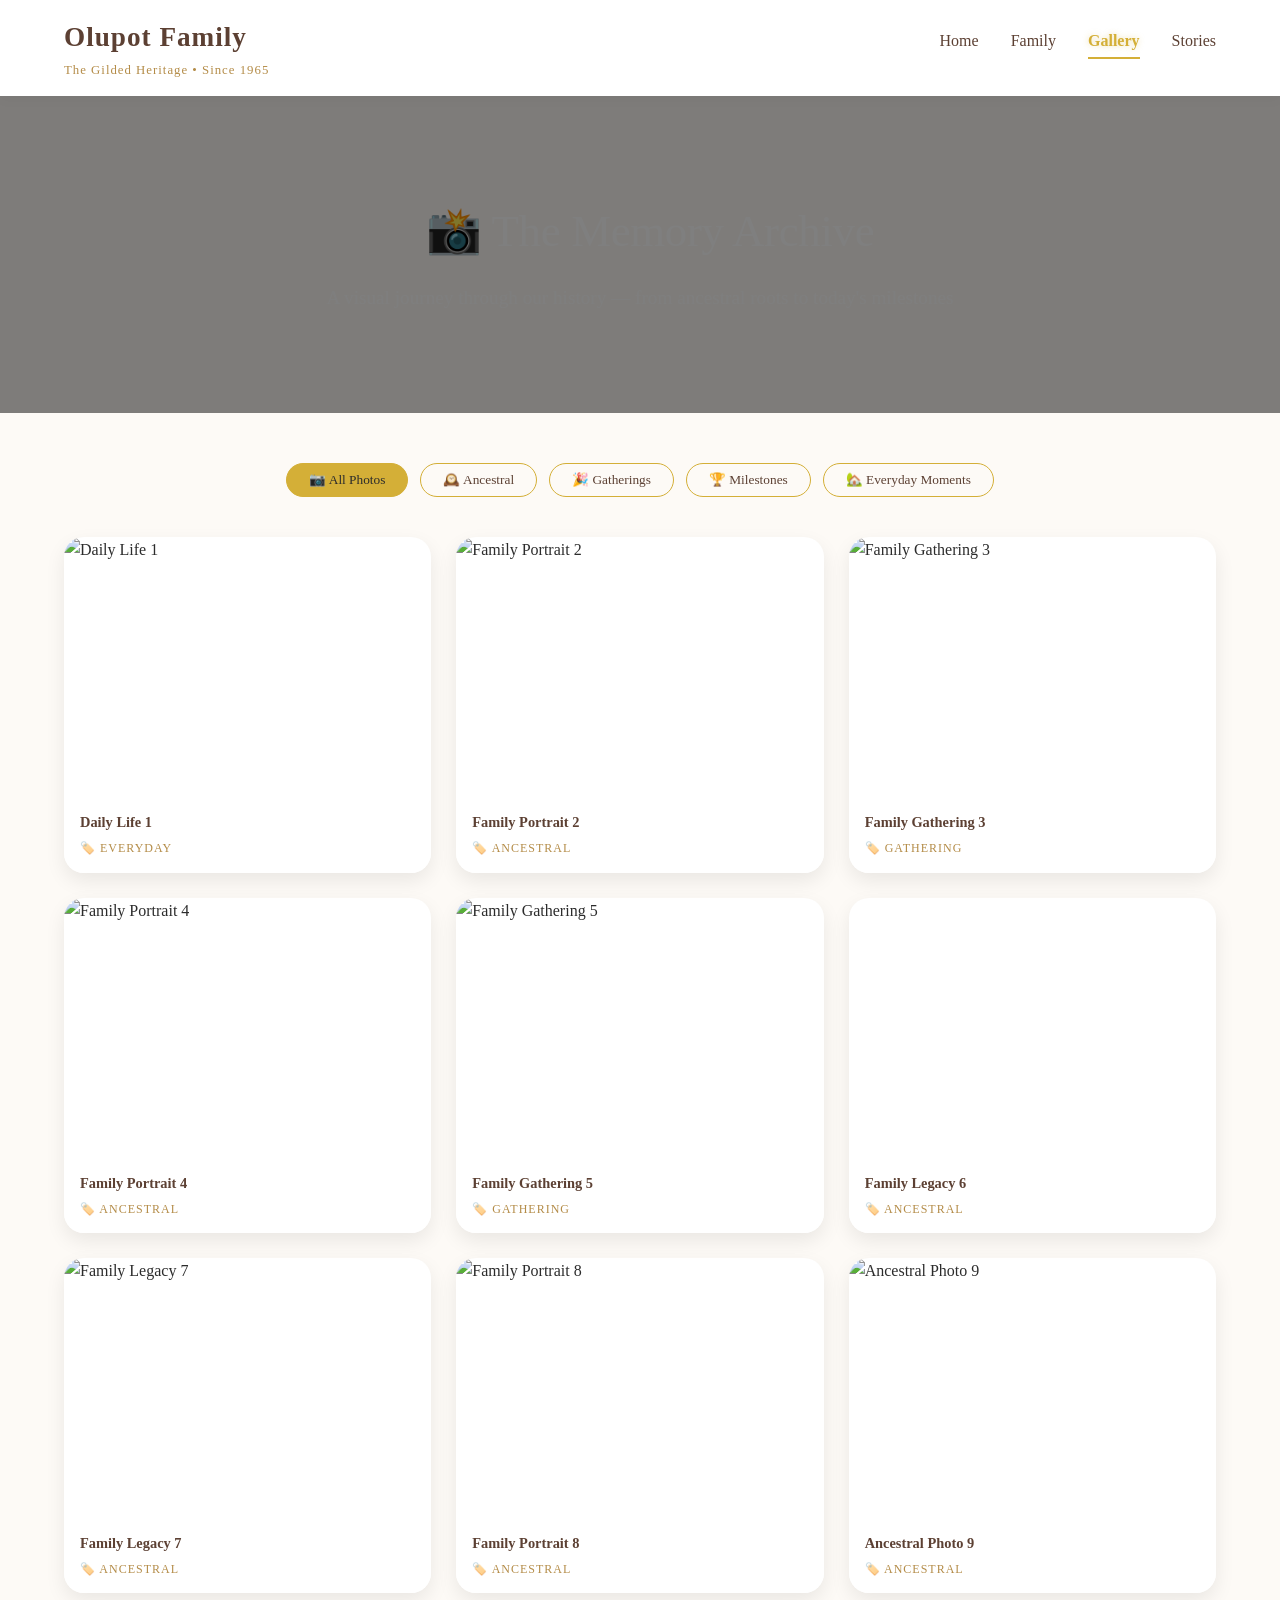
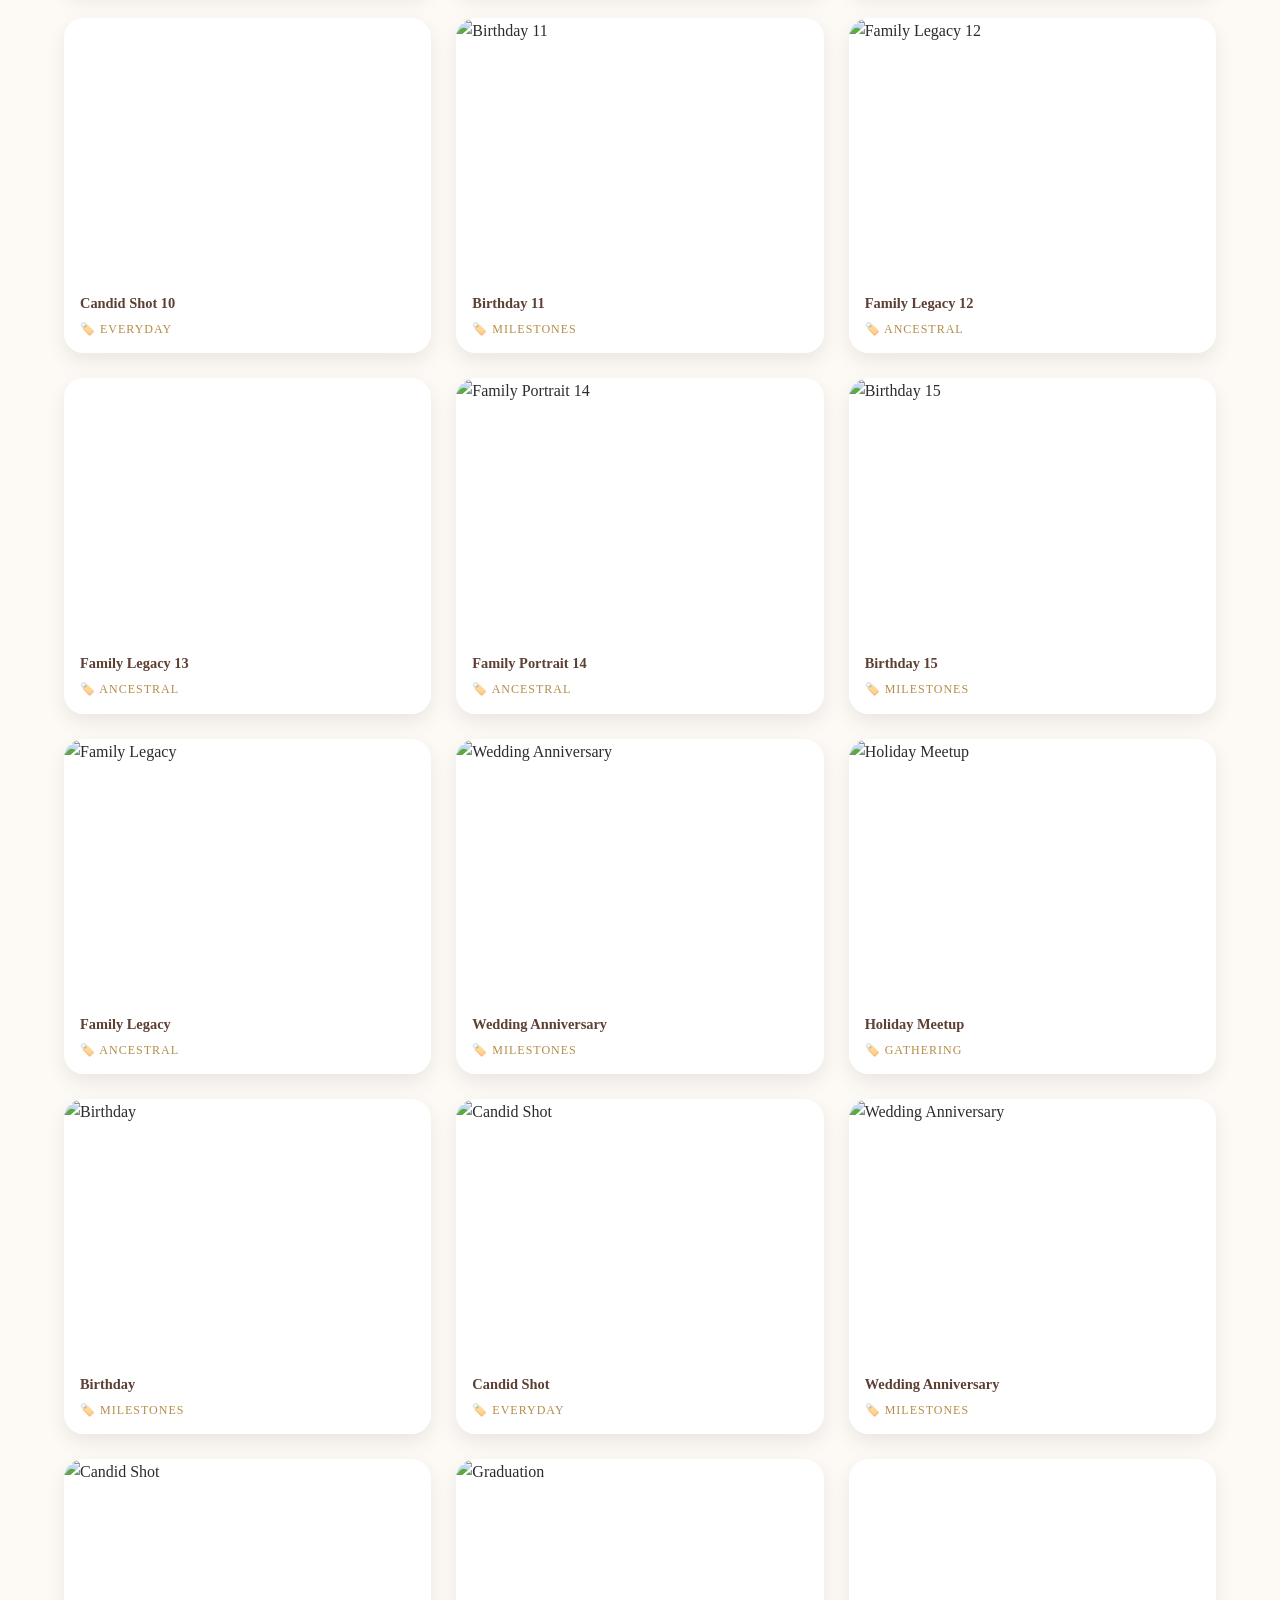
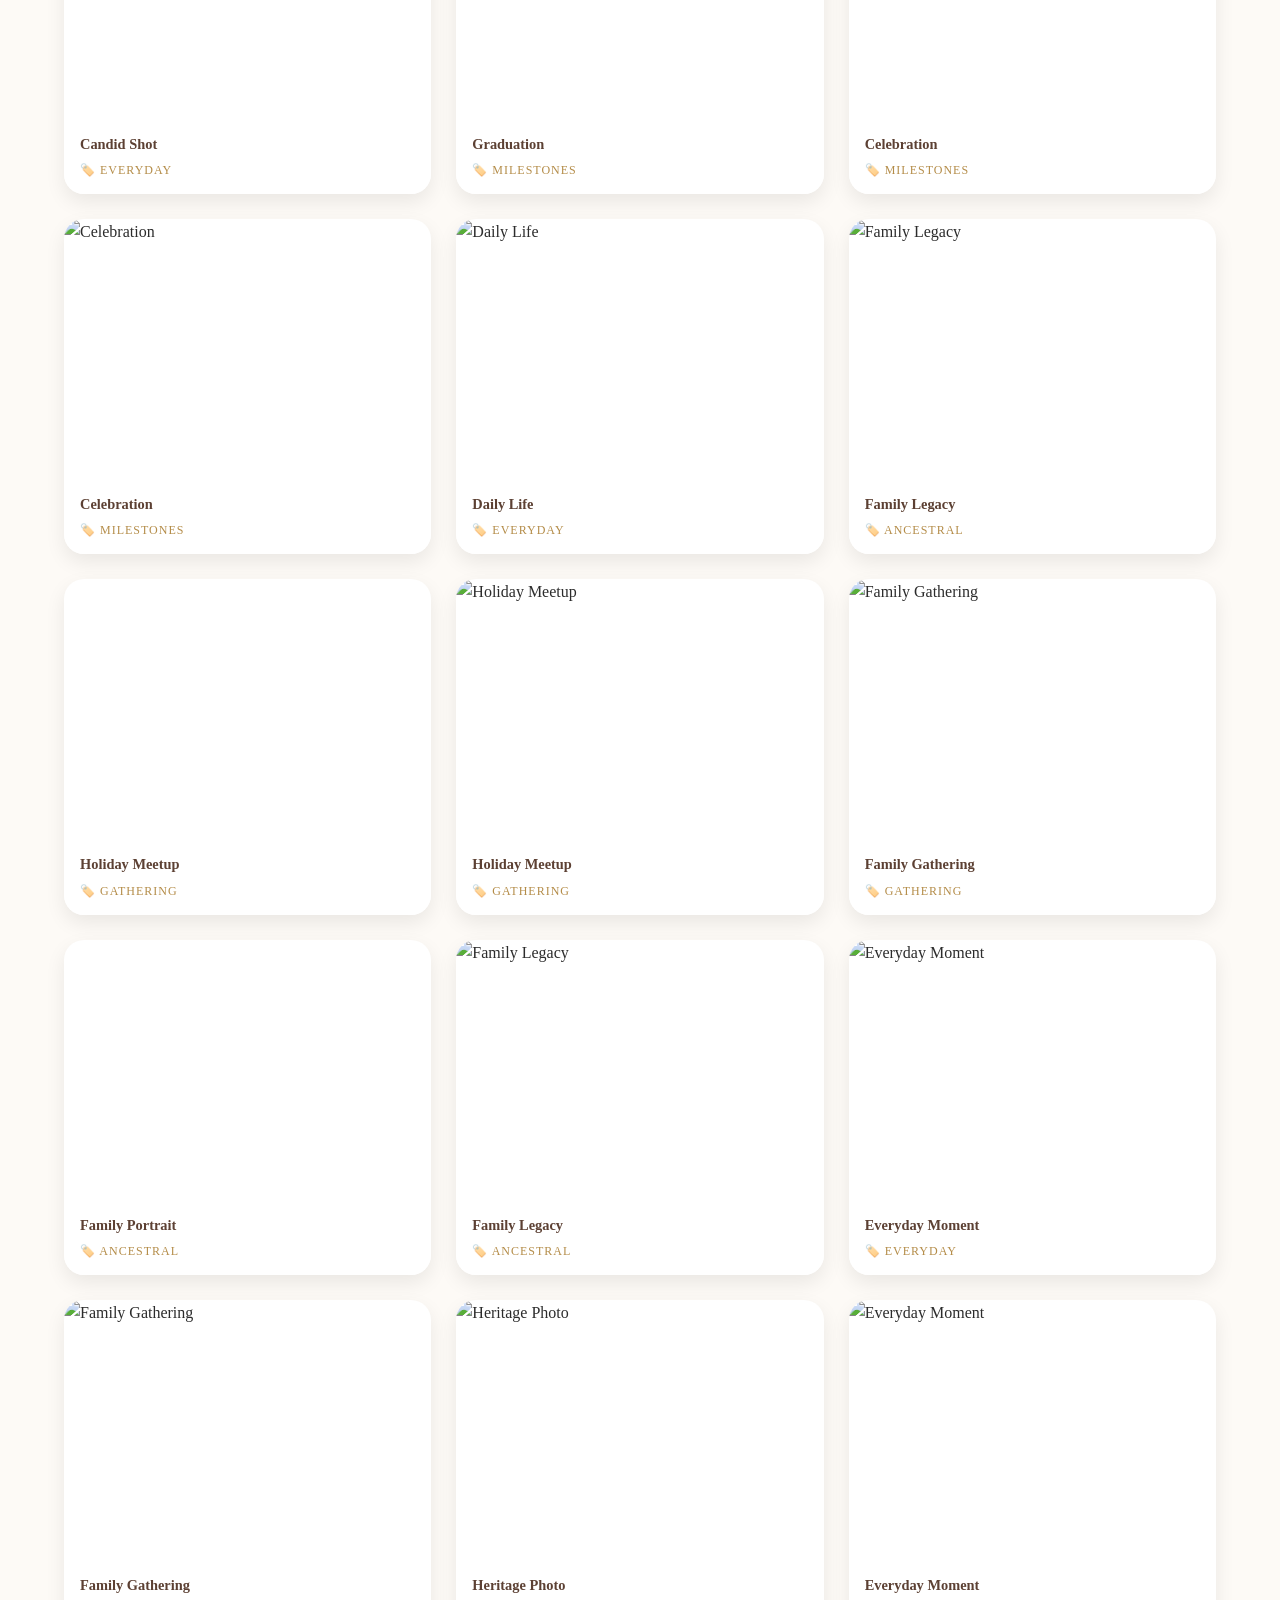
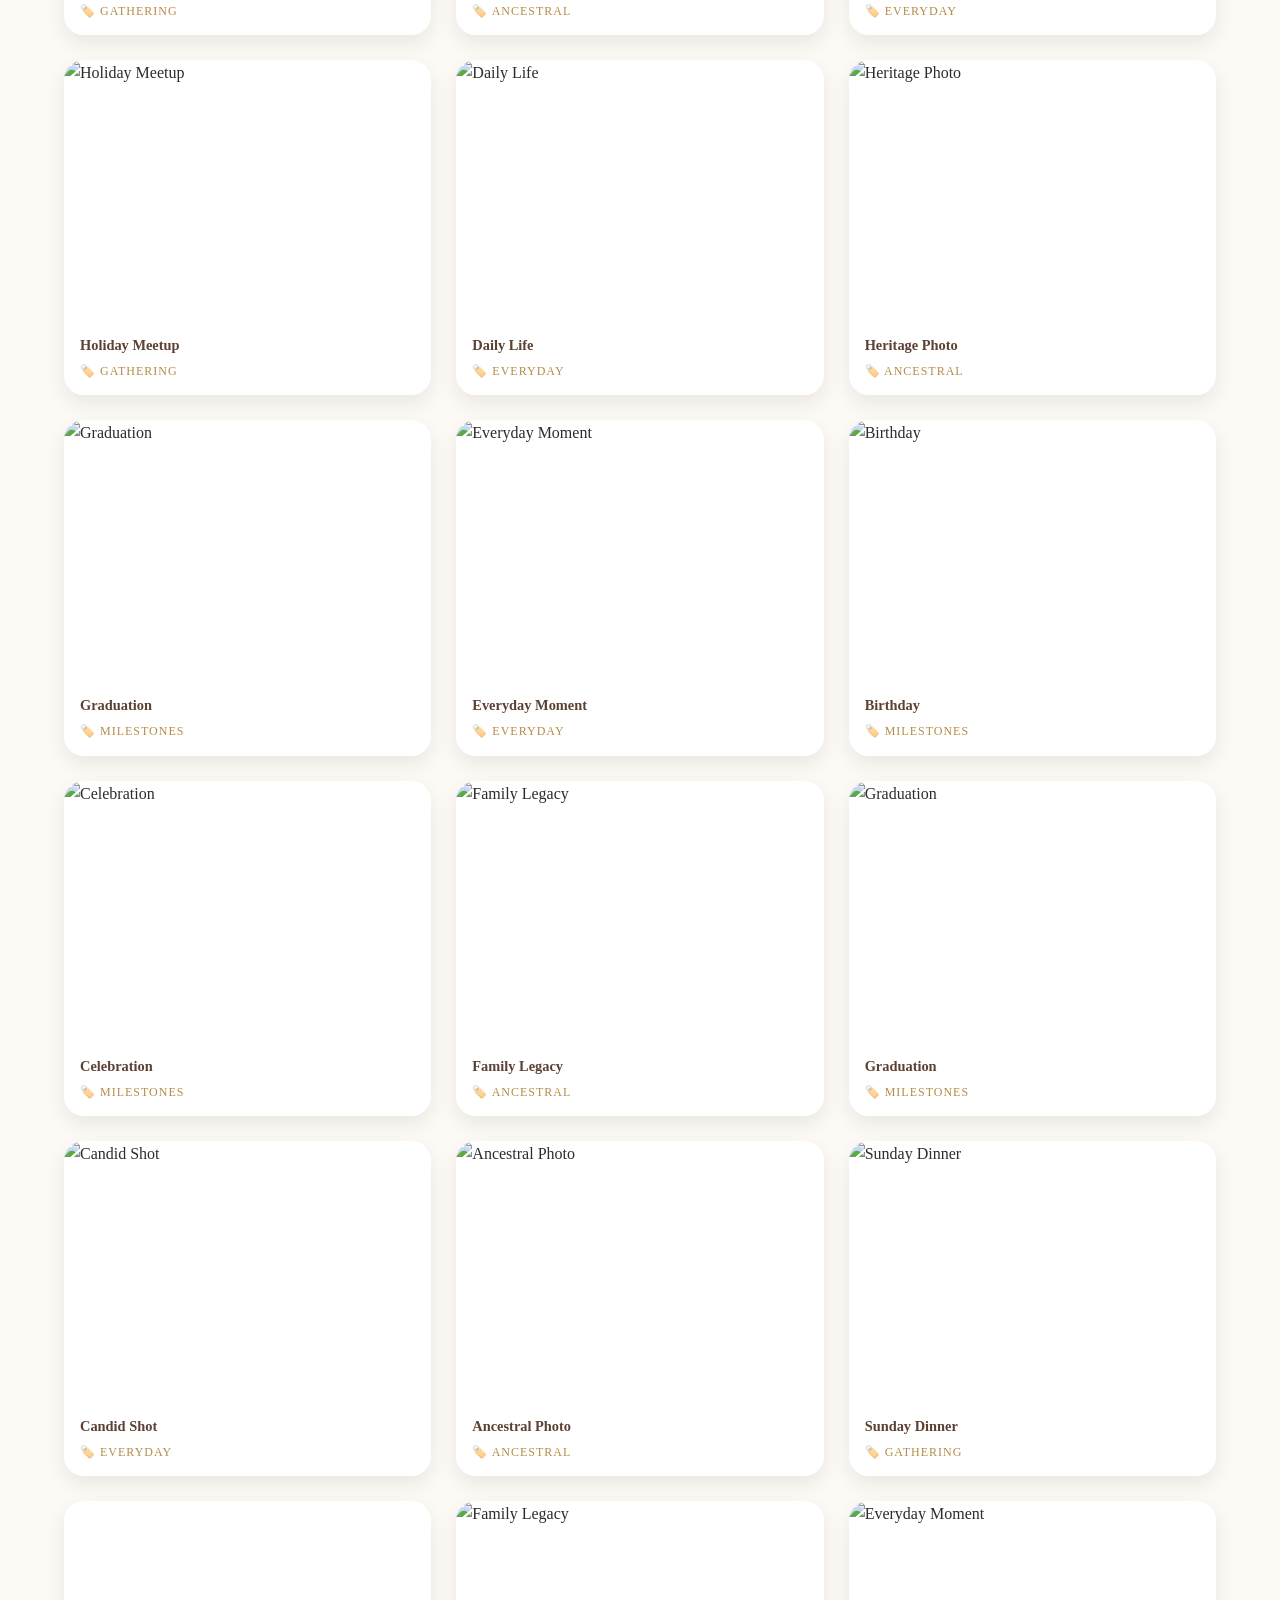
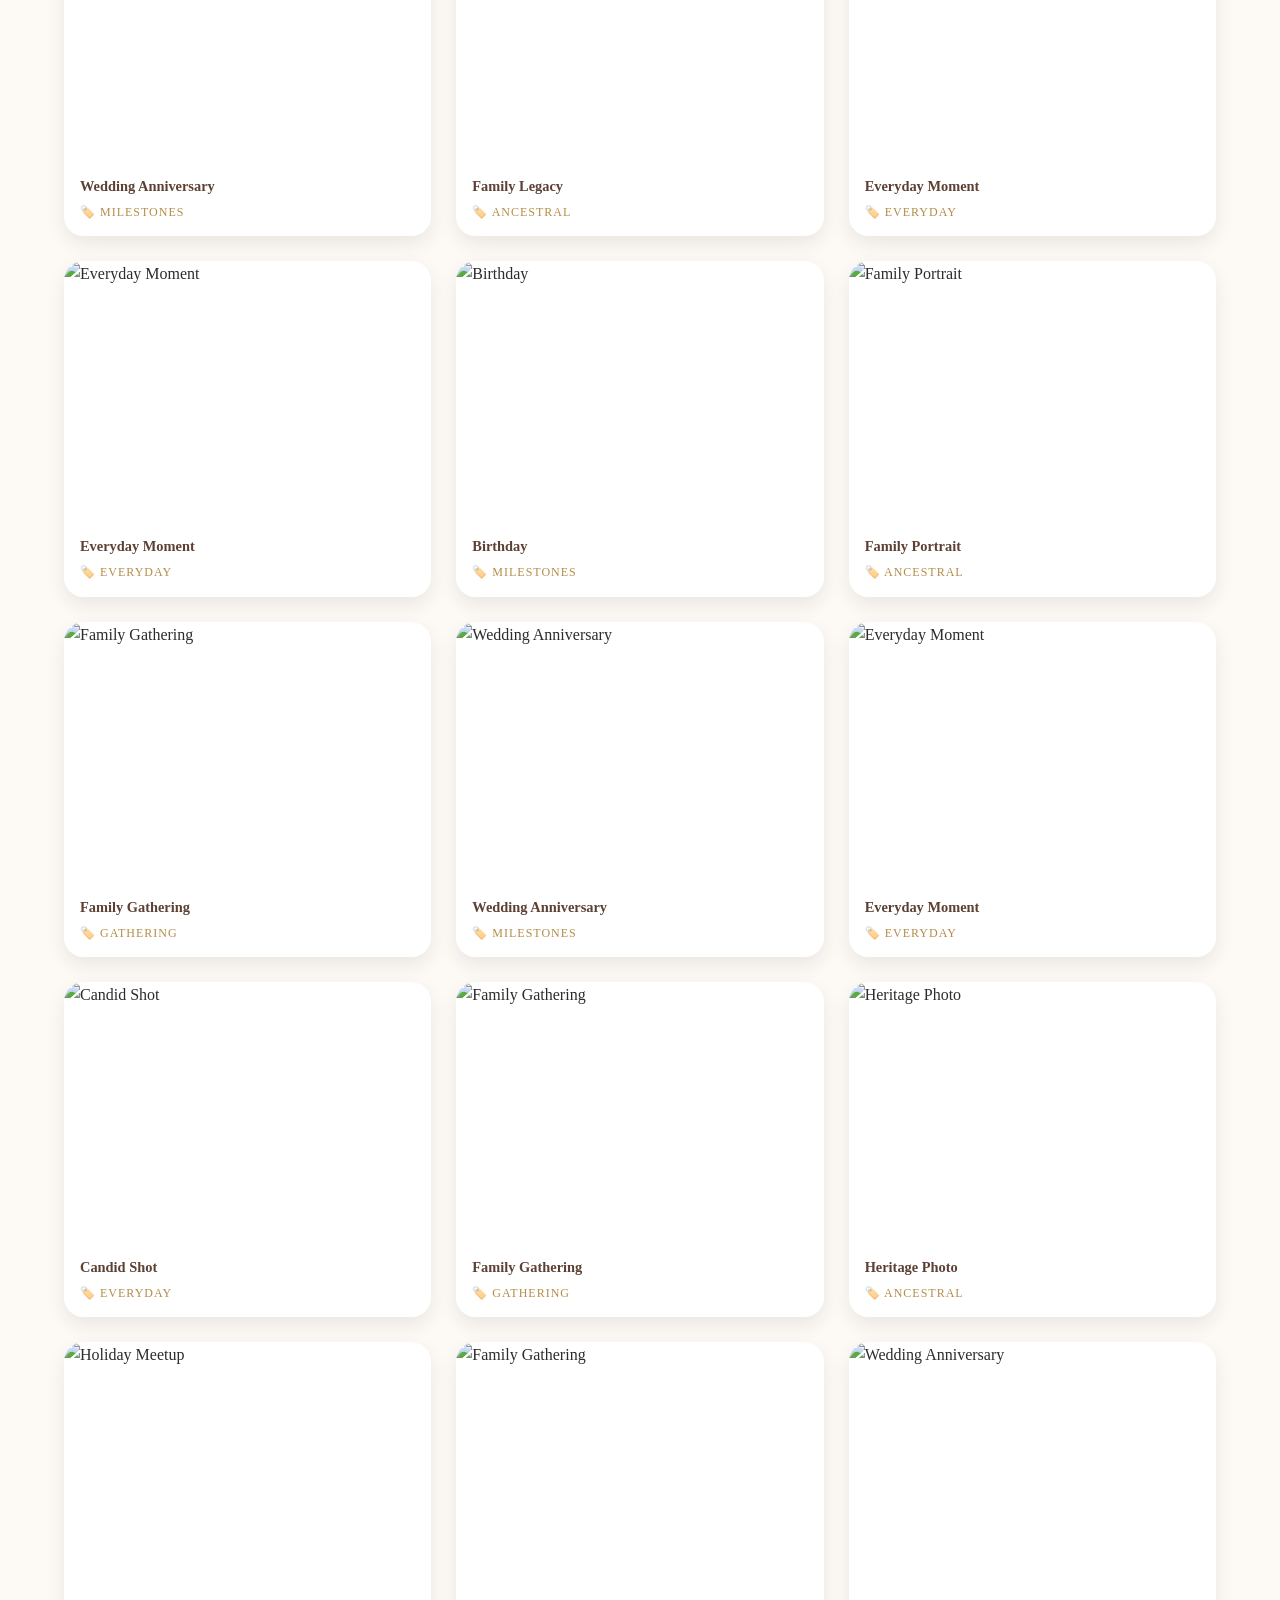
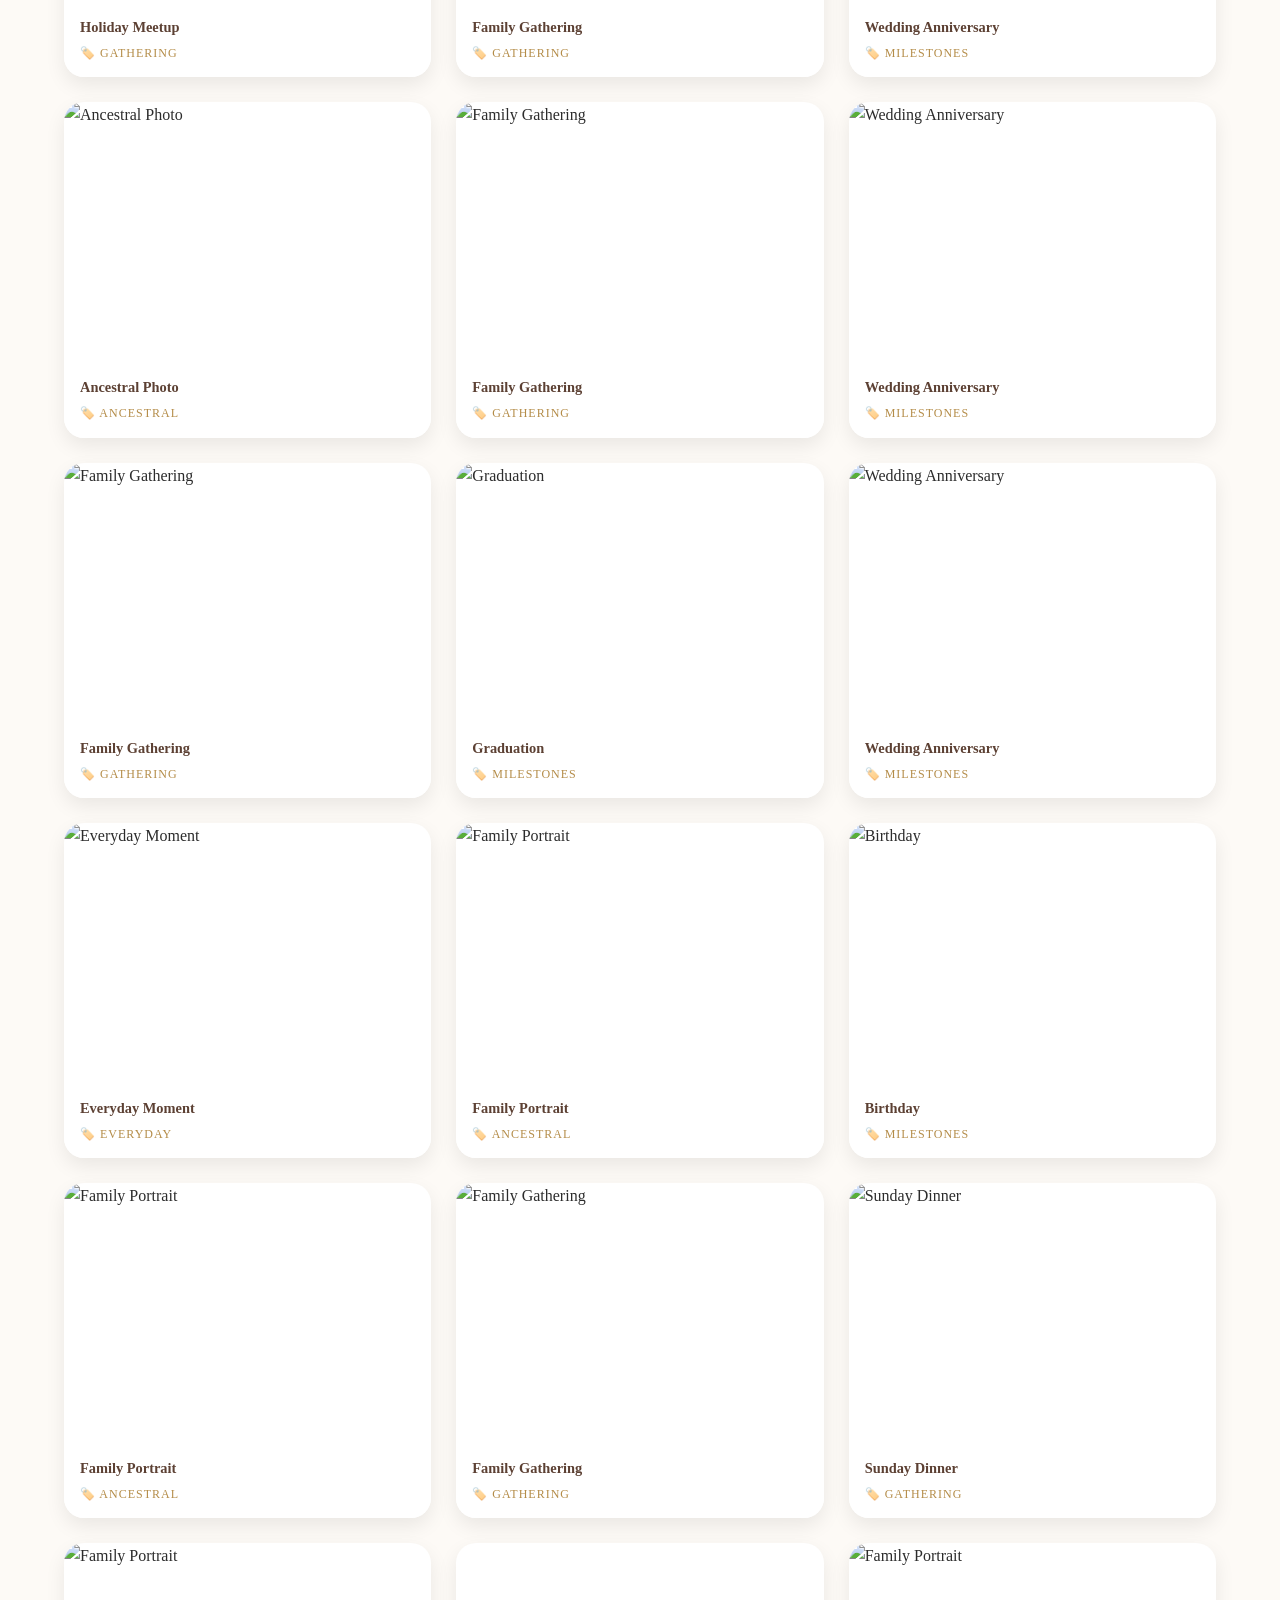
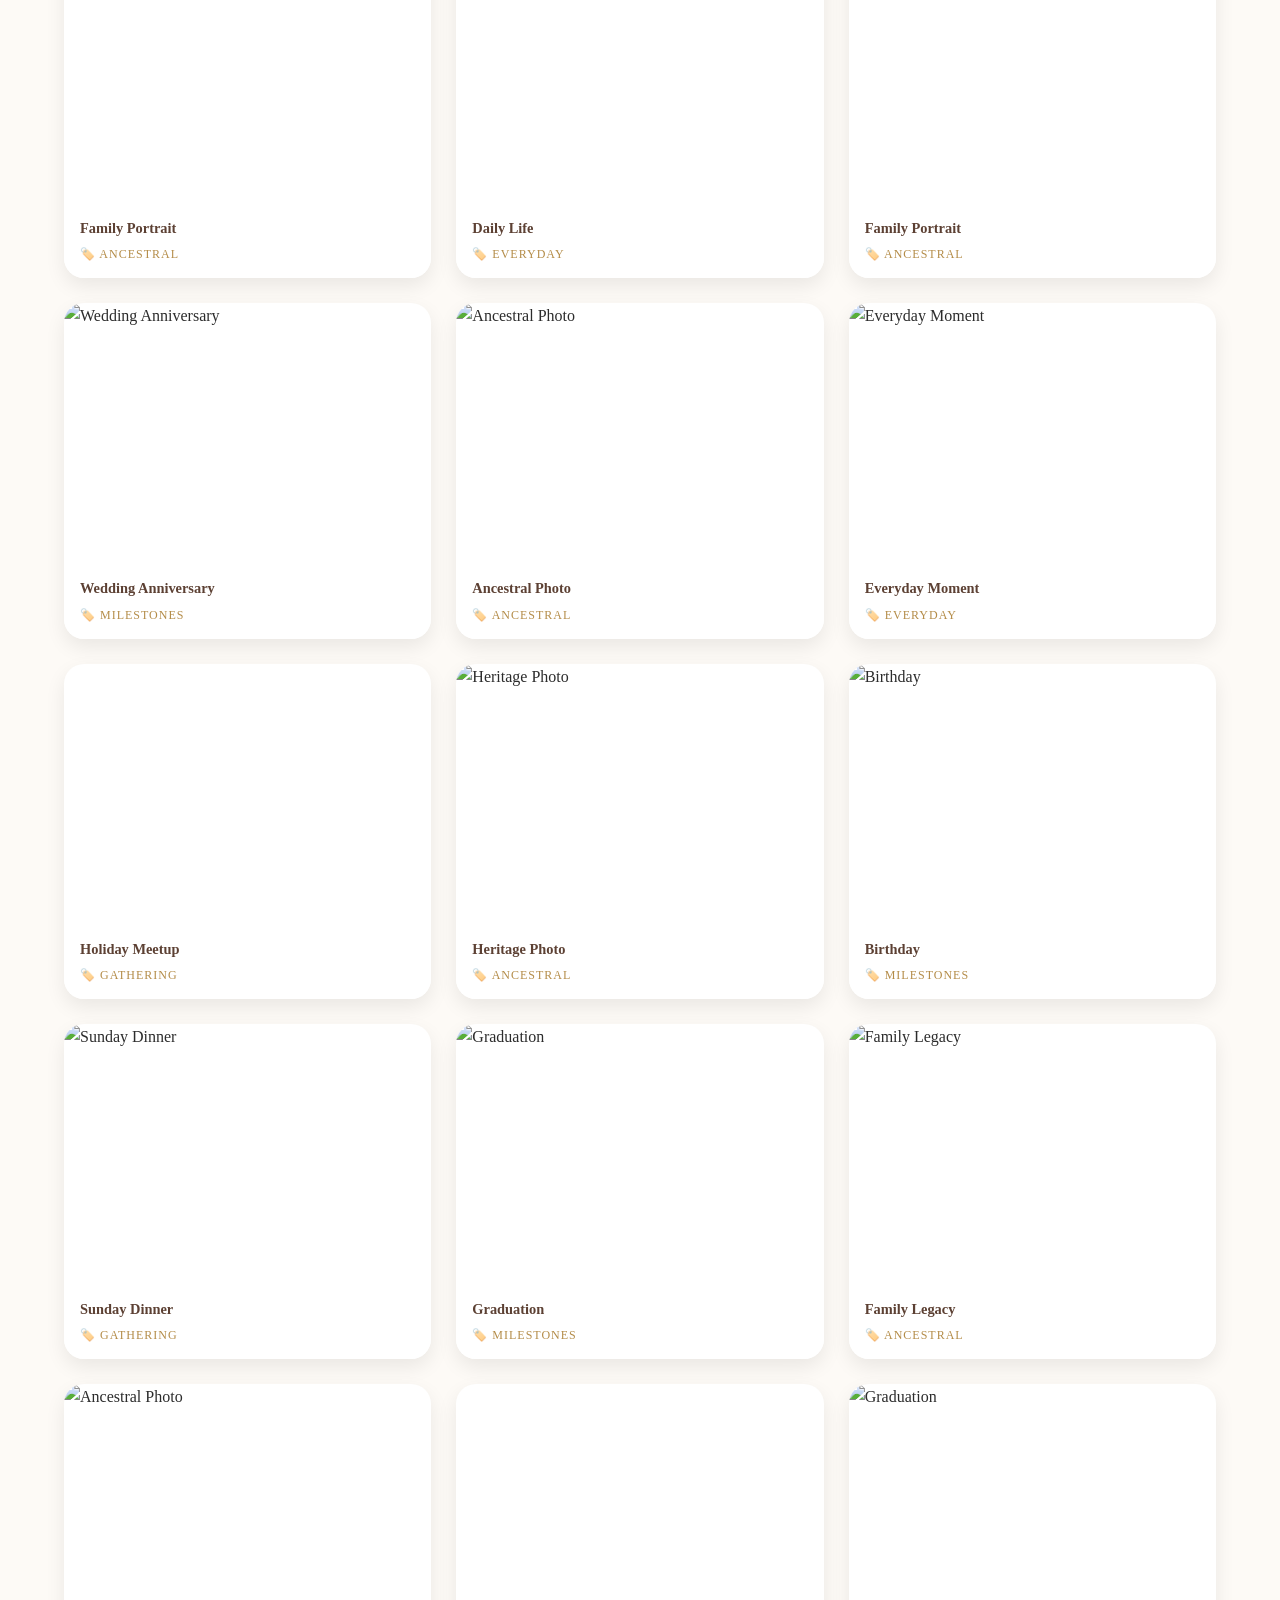
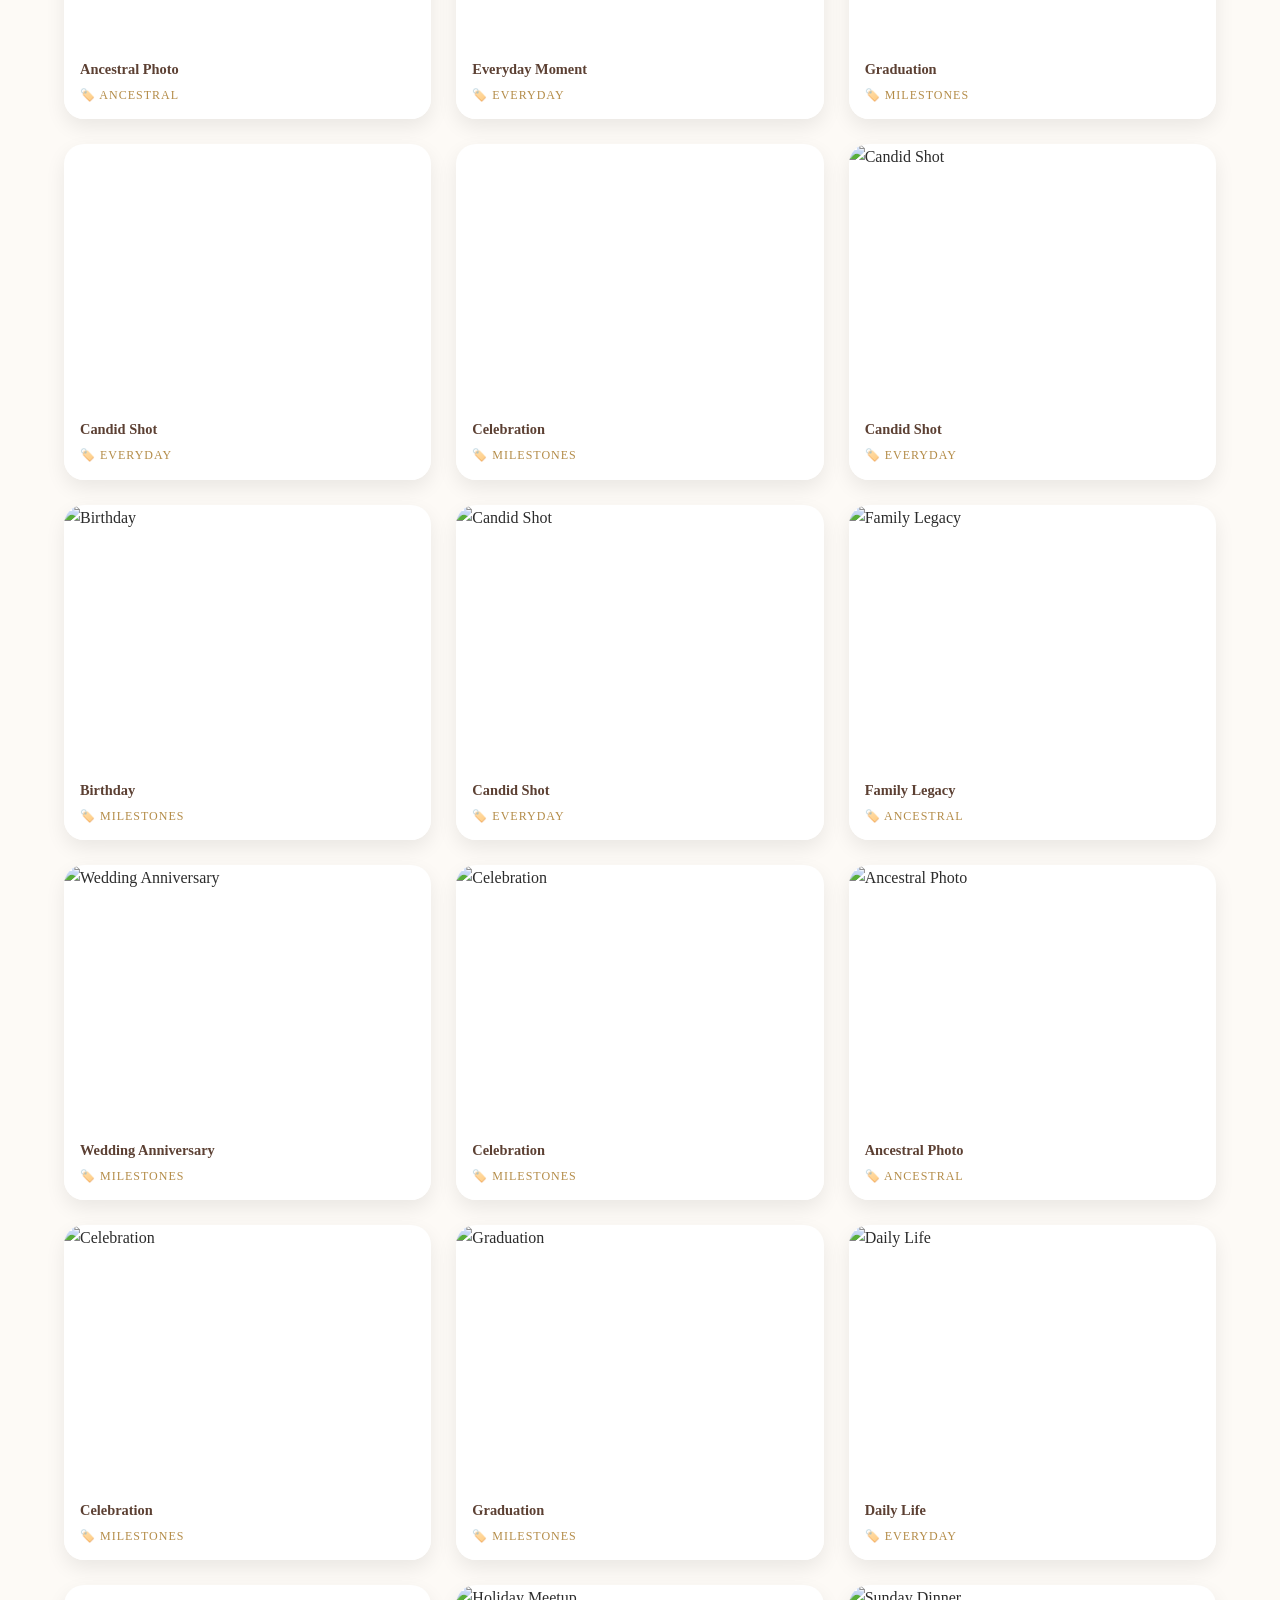
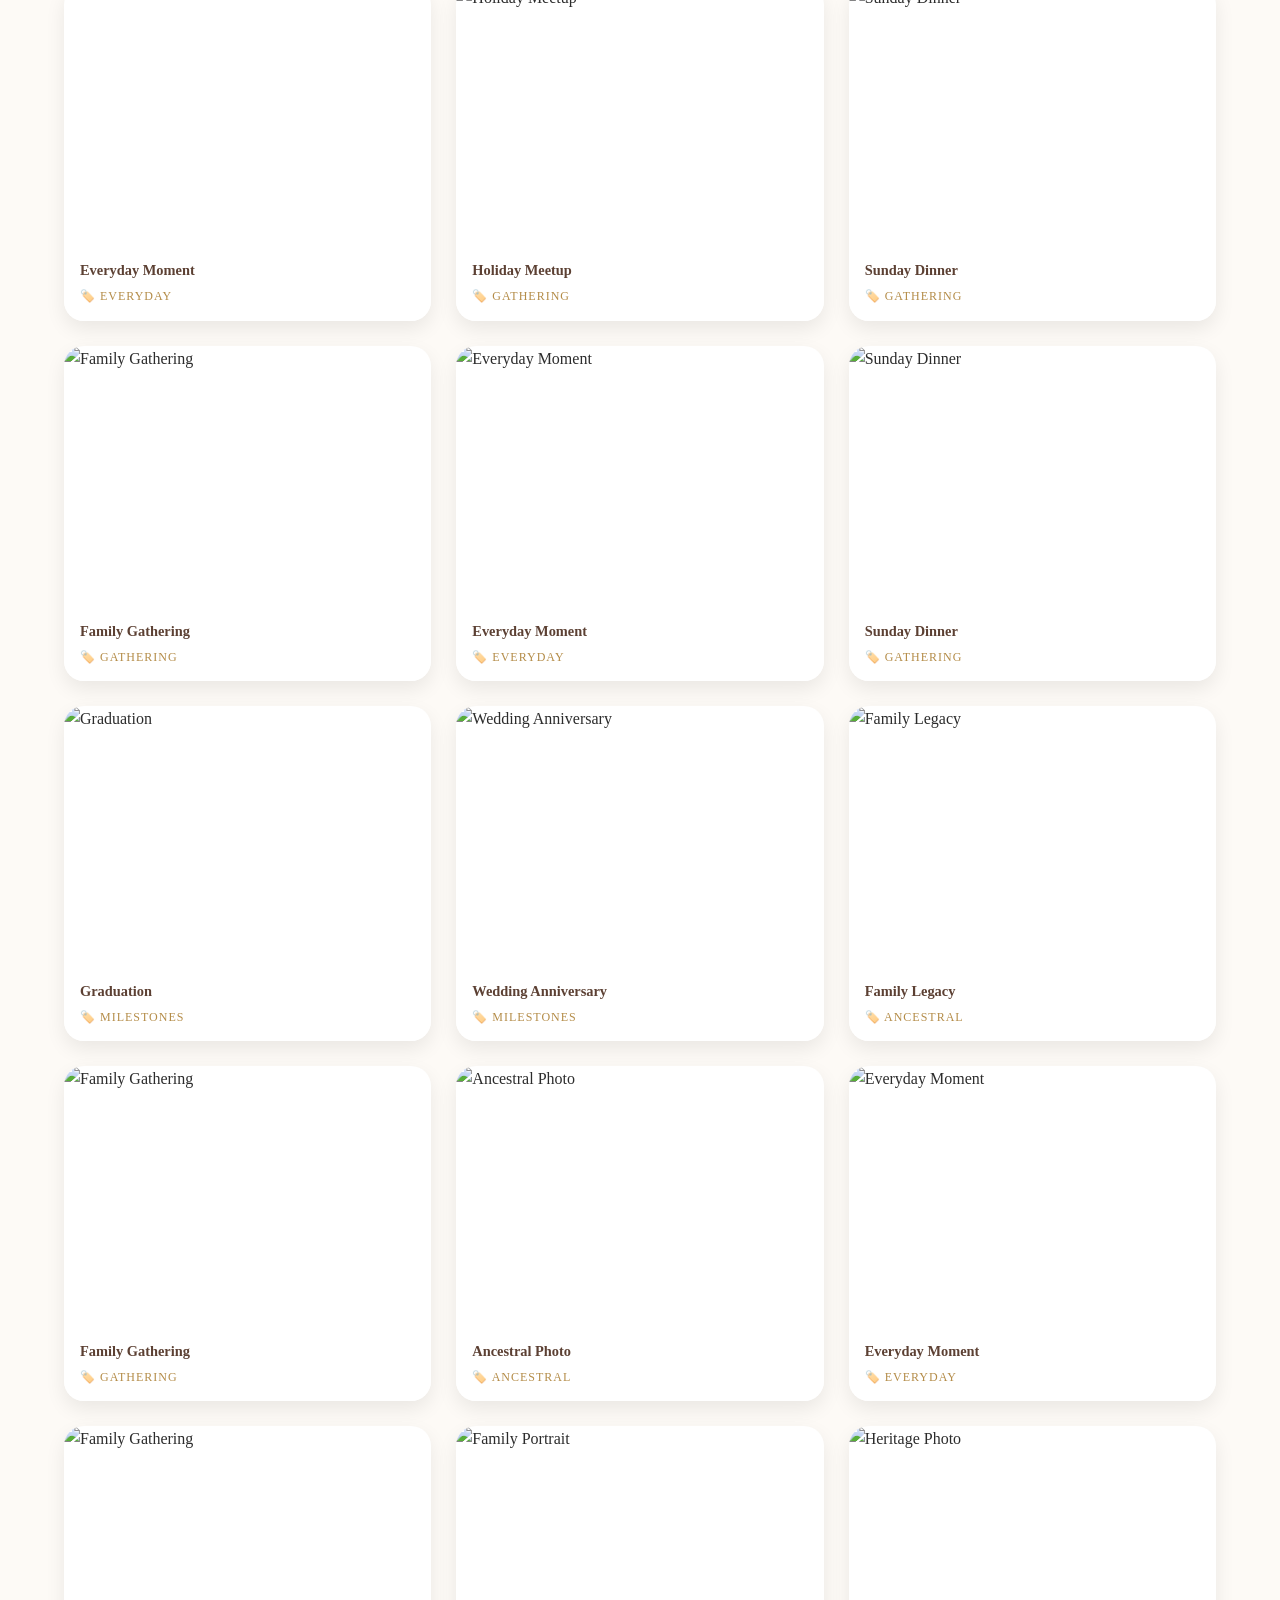
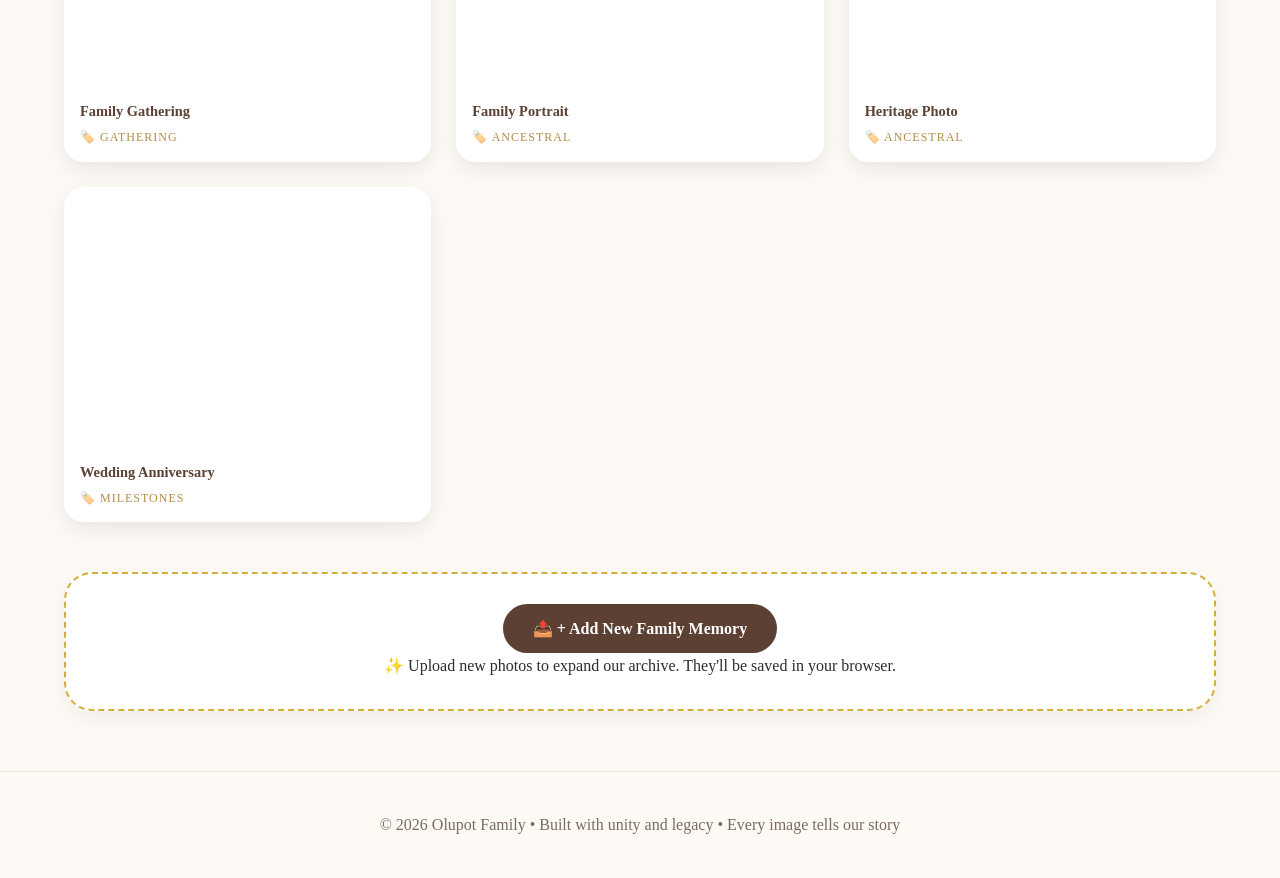
==== Gallery.html @ 61e9584b "Add files via upload" ====
<!DOCTYPE html>
<html lang="en">
<head>
    <meta charset="UTF-8">
    <meta name="viewport" content="width=device-width, initial-scale=1.0, viewport-fit=cover">
    <title>Olupot Family • The Memory Archive</title>
    <link rel="stylesheet" href="style.css">
    </head>
<body>

<header>
    <div class="nav-container">
        <div class="logo">
            <h1>Olupot Family</h1>
            <p>The Gilded Heritage • Since 1965</p>
        </div>
        <nav>
            <ul>
                <li><a href="Home.html">Home</a></li>
                <li><a href="Profiles.html">Family</a></li>
                <li><a href="Gallery.html" class="livepage">Gallery</a></li>
                <li><a href="Stories.html">Stories</a></li>
            </ul>
        </nav>
    </div>
</header>

<section class="hero">
    <h2>📸 The Memory Archive</h2>
    <p>A visual journey through our history — from ancestral roots to today's milestones</p>
</section>

<div class="container">
    <!-- ALBUM FILTERS -->
    <div class="album-filters">
        <button class="filter-btn active" data-filter="all">📷 All Photos</button>
        <button class="filter-btn" data-filter="ancestral">🕰️ Ancestral</button>
        <button class="filter-btn" data-filter="gathering">🎉 Gatherings</button>
        <button class="filter-btn" data-filter="milestones">🏆 Milestones</button>
        <button class="filter-btn" data-filter="everyday">🏡 Everyday Moments</button>
    </div>

    <!-- PHOTO GRID (your images will appear here) -->
    <div id="photoGrid" class="photo-grid"></div>

    <!-- UPLOAD NEW MEMORIES (bonus feature) -->
    <div class="upload-section">
        <label for="imageUpload" class="upload-label">
            📤 + Add New Family Memory
        </label>
        <input type="file" id="imageUpload" accept="image/*" multiple>
        <div class="upload-note">
            ✨ Upload new photos to expand our archive. They'll be saved in your browser.
        </div>
    </div>
</div>

<!-- LIGHTBOX MODAL -->
<div id="lightboxModal" class="lightbox-modal">
    <span class="close-lightbox">&times;</span>
    <div class="lightbox-content">
        <img id="lightboxImage" src="" alt="Family memory">
        <div id="lightboxCaption" class="lightbox-caption"></div>
    </div>
</div>

<footer>
    <p>© 2026 Olupot Family • Built with unity and legacy • Every image tells our story</p>
</footer>
<script src="script.js"></script>
</body>
</html>
---- style.css ----
/* ============================================
   OLUPOT FAMILY WEBSITE - MASTER STYLESHEET
   ============================================
   This file contains ALL styles for:
   - Home.html
   - Gallery.html  
   - Profiles.html
   - Stories.html
   ============================================ */

/* ========== 1. RESET & BASE (Global) ========== */
* {
    margin: 0;
    padding: 0;
    box-sizing: border-box;
}

body {
    font-family: 'Georgia', 'Times New Roman', Times, serif;
    background-color: #FDFAF6;
    color: #2C2C2C;
    line-height: 1.6;
    scroll-behavior: smooth;
}

/* Typography */
h1, h2, h3, h4 {
    font-family: 'Playfair Display', Georgia, 'Times New Roman', serif;
    font-weight: 500;
    letter-spacing: -0.3px;
}

h2 {
    font-size: 2rem;
    margin-bottom: 1.5rem;
    border-left: 5px solid #D4AF37;
    padding-left: 20px;
}

h3 {
    font-size: 1.4rem;
    margin-bottom: 0.75rem;
    color: #5C4033;
}

a {
    text-decoration: none;
    color: #5C4033;
    transition: all 0.2s ease;
}

/* Container */
.container {
    max-width: 1200px;
    margin: 0 auto;
    padding: 0 24px;
}

/* ========== 2. HEADER & NAVIGATION (All Pages) ========== */
header {
    background: rgba(255, 255, 255, 0.96);
    backdrop-filter: blur(2px);
    box-shadow: 0 4px 12px rgba(0, 0, 0, 0.03);
    position: sticky;
    top: 0;
    z-index: 100;
}

.nav-container {
    max-width: 1200px;
    margin: 0 auto;
    padding: 1rem 24px;
    display: flex;
    justify-content: space-between;
    align-items: baseline;
    flex-wrap: wrap;
    gap: 15px;
}

.logo h1 {
    font-size: 1.7rem;
    color: #5C4033;
    letter-spacing: 1px;
    font-weight: 600;
}

.logo p {
    font-size: 0.8rem;
    color: #B48C48;
    letter-spacing: 1px;
}

nav ul {
    display: flex;
    gap: 2rem;
    list-style: none;
}

nav a {
    text-decoration: none;
    color: #5C4033;
    font-weight: 500;
    padding: 0.5rem 0;
    border-bottom: 2px solid transparent;
    transition: 0.2s;
}

nav a:hover {
    border-bottom-color: #D4AF37;
    color: #B48C48;
}

/* ========== 3. HERO SECTION (Base) ========== */
.hero {
    background: linear-gradient(rgba(0, 0, 0, 0.55), rgba(0, 0, 0, 0.55)), 
                url('/images /image 85.jpg');
    background-size: cover;
    background-position: center;
    text-align: center;
    padding: 100px 24px;
    color: white;
    margin-bottom: 50px;
}
/* Hero Slideshow */
.hero {
    position: relative;
    background-size: cover;
    background-position: center;
    transition: background-image 1s ease-in-out;
}

/* Optional: add a dark overlay for text readability */
.hero::before {
    content: '';
    position: absolute;
    top: 0;
    left: 0;
    width: 100%;
    height: 100%;
    background: rgba(0, 0, 0, 0.5);
    z-index: 1;
}

.hero-content {
    position: relative;
    z-index: 2;
}

.hero h2 {
    border-left: none;
    font-size: 2.8rem;
    margin-bottom: 15px;
}

.hero p {
    font-size: 1.2rem;
    opacity: 0.9;
}

/* ========== 4. BUTTONS & COMMON ELEMENTS ========== */
button, .button {
    cursor: pointer;
    font-family: inherit;
    transition: all 0.2s ease;
}

.filter-btn {
    background: transparent;
    border: 1px solid #D4AF37;
    padding: 8px 22px;
    border-radius: 40px;
    cursor: pointer;
    font-family: inherit;
    font-weight: 500;
    transition: 0.2s;
    color: #5C4033;
}

.filter-btn.active, .filter-btn:hover {
    background: #D4AF37;
    color: #2C2C2C;
}

/* Upload section styling (shared) */
.upload-section, .upload-story {
    background: white;
    border-radius: 28px;
    padding: 30px;
    margin: 50px 0;
    text-align: center;
    border: 2px dashed #D4AF37;
    box-shadow: 0 8px 20px rgba(0, 0, 0, 0.05);
}

.upload-label, .submit-story {
    background: #5C4033;
    color: white;
    border: none;
    padding: 12px 30px;
    border-radius: 40px;
    cursor: pointer;
    font-weight: bold;
    font-size: 1rem;
    transition: 0.2s;
    display: inline-flex;
    align-items: center;
    gap: 10px;
}

.upload-label:hover, .submit-story:hover {
    background: #7a5a48;
    transform: scale(1.02);
}

/* Form groups (shared) */
.form-group {
    margin-bottom: 20px;
    text-align: left;
}

.form-group label {
    display: block;
    margin-bottom: 8px;
    font-weight: bold;
    color: #5C4033;
}

.form-group input, 
.form-group select,
.form-group textarea {
    width: 100%;
    padding: 12px;
    border: 1px solid #ddd;
    border-radius: 12px;
    font-family: inherit;
    font-size: 1rem;
    transition: 0.2s;
}

.form-group input:focus,
.form-group select:focus,
.form-group textarea:focus {
    outline: none;
    border-color: #D4AF37;
    box-shadow: 0 0 0 3px rgba(212, 175, 55, 0.1);
}

.form-group textarea {
    resize: vertical;
    min-height: 120px;
}

/* Hide file input */
#imageUpload {
    display: none;
}

/* Empty state */
.empty-state, .empty-gallery, .empty-stories {
    text-align: center;
    padding: 80px 20px;
    color: #b8a99a;
    font-style: italic;
}

/* ========== 5. MODALS (Popups for all pages) ========== */
.modal, .lightbox-modal, .story-modal {
    display: none;
    position: fixed;
    top: 0;
    left: 0;
    width: 100%;
    height: 100%;
    background: rgba(0, 0, 0, 0.92);
    z-index: 1000;
    justify-content: center;
    align-items: center;
}

.modal-content, .story-modal-content {
    background: white;
    border-radius: 32px;
    max-width: 550px;
    width: 90%;
    max-height: 85vh;
    overflow-y: auto;
    position: relative;
    animation: slideUp 0.3s ease;
}

.lightbox-content {
    max-width: 90%;
    max-height: 85vh;
    background: white;
    border-radius: 24px;
    overflow: hidden;
    position: relative;
    animation: fadeIn 0.3s;
}

.lightbox-content img {
    max-width: 100%;
    max-height: 70vh;
    display: block;
    margin: 0 auto;
}

.lightbox-caption {
    padding: 18px 24px;
    background: white;
    text-align: center;
    font-weight: 500;
    color: #5C4033;
    border-top: 1px solid #ede3d4;
}

@keyframes slideUp {
    from { opacity: 0; transform: translateY(30px);}
    to { opacity: 1; transform: translateY(0);}
}

@keyframes fadeIn {
    from { opacity: 0; transform: scale(0.96);}
    to { opacity: 1; transform: scale(1);}
}

/* Modal Headers */
.modal-header, .story-modal-header {
    background: #5C4033;
    color: white;
    padding: 25px;
    position: relative;
    text-align: center;
}

.modal-header h2, .story-modal-header h2 {
    border-left: none;
    color: white;
    margin-bottom: 5px;
    padding-right: 30px;
}

.modal-header p {
    opacity: 0.85;
    font-size: 0.95rem;
}

.modal-body, .story-modal-body {
    padding: 30px;
}

/* Close buttons for all modals */
.close-modal, .close-lightbox, .close-story-modal {
    position: absolute;
    top: 15px;
    right: 20px;
    font-size: 32px;
    cursor: pointer;
    color: white;
    background: rgba(0,0,0,0.4);
    width: 40px;
    height: 40px;
    border-radius: 50%;
    display: flex;
    align-items: center;
    justify-content: center;
    transition: 0.2s;
}

.close-modal:hover, .close-lightbox:hover, .close-story-modal:hover {
    background: rgba(0,0,0,0.7);
    transform: scale(1.05);
}

/* Detail sections inside modals */
.detail-section {
    margin-bottom: 25px;
}

.detail-section h4 {
    color: #D4AF37;
    margin-bottom: 10px;
    font-size: 1.1rem;
}

.detail-section p, .detail-section ul {
    color: #4a3a2e;
    line-height: 1.5;
}

.detail-section ul {
    list-style: none;
    padding-left: 0;
}

.detail-section li {
    padding: 6px 0;
    border-bottom: 1px solid #ede3d4;
}

.memory-quote {
    font-style: italic;
    background: #FFF9EF;
    padding: 15px;
    border-radius: 16px;
    margin-top: 20px;
    border-left: 4px solid #D4AF37;
}

/* ========== 6. HOME PAGE SPECIFIC STYLES ========== */
.welcome-note {
    background: #FFF9EF;
    border-radius: 28px;
    padding: 40px 48px;
    margin-bottom: 60px;
    text-align: center;
    box-shadow: 0 6px 14px rgba(0,0,0,0.02);
}

.welcome-note p {
    font-size: 1.2rem;
    max-width: 800px;
    margin: 0 auto;
    font-style: italic;
    color: #3e2c24;
}

.values-grid {
    display: flex;
    flex-wrap: wrap;
    gap: 30px;
    justify-content: center;
    margin: 60px 0;
}

.value-card {
    background: white;
    border-radius: 24px;
    padding: 28px 20px;
    text-align: center;
    flex: 1;
    min-width: 180px;
    box-shadow: 0 12px 28px rgba(0, 0, 0, 0.05);
    transition: transform 0.25s ease, box-shadow 0.2s;
}

.value-card:hover {
    transform: translateY(-6px);
    box-shadow: 0 20px 32px rgba(0, 0, 0, 0.1);
}

.value-card .icon {
    font-size: 2.6rem;
    display: block;
    margin-bottom: 16px;
}

.value-card p {
    font-size: 0.95rem;
    color: #5a4a3e;
}

.featured-memory {
    background: #FFFFFF;
    border-radius: 32px;
    overflow: hidden;
    display: flex;
    flex-wrap: wrap;
    margin-bottom: 70px;
    box-shadow: 0 15px 35px rgba(0, 0, 0, 0.05);
}

.memory-image {
    flex: 1.2;
    min-height: 280px;
    background-size: cover;
    background-position: center;
}

.memory-text {
    flex: 1;
    padding: 40px 36px;
    background: #FEFAF2;
}

.memory-text .date {
    font-size: 0.8rem;
    text-transform: uppercase;
    letter-spacing: 2px;
    color: #B48C48;
    margin-bottom: 10px;
    display: block;
}

.memory-text h3 {
    font-size: 1.9rem;
    margin-bottom: 15px;
}

.memory-text p {
    font-size: 1.05rem;
    margin-bottom: 20px;
}

.read-memory {
    display: inline-block;
    font-weight: bold;
    border-bottom: 2px solid #D4AF37;
    padding-bottom: 4px;
}

.timeline {
    margin: 70px 0;
}

.timeline-items {
    display: flex;
    flex-wrap: wrap;
    gap: 30px;
    justify-content: space-between;
    margin-top: 30px;
}

.timeline-item {
    background: white;
    border-radius: 24px;
    padding: 24px 28px;
    flex: 1;
    min-width: 200px;
    box-shadow: 0 8px 20px rgba(0, 0, 0, 0.03);
    transition: all 0.2s;
    border-left: 4px solid #D4AF37;
}

.timeline-item h4 {
    font-size: 1.8rem;
    color: #B48C48;
    margin-bottom: 12px;
}

.generation-preview {
    text-align: center;
    margin: 70px 0;
}

.gen-grid {
    display: flex;
    flex-wrap: wrap;
    justify-content: center;
    gap: 40px;
    margin: 40px 0;
}

.gen-card {
    text-align: center;
    max-width: 140px;
    transition: transform 0.2s;
}

.gen-card:hover {
    transform: scale(1.02);
}

.circle-img {
    width: 130px;
    height: 130px;
    border-radius: 50%;
    object-fit: cover;
    border: 3px solid #D4AF37;
    background: #e9ddd0;
    margin-bottom: 16px;
    box-shadow: 0 8px 18px rgba(0,0,0,0.1);
}

.placeholder-img {
    background: #DCCFBC;
    display: flex;
    align-items: center;
    justify-content: center;
    font-size: 3rem;
    color: #7a5a48;
}

.cta {
    background: #2C2C2C;
    color: white;
    text-align: center;
    padding: 64px 24px;
    border-radius: 48px;
    margin: 60px 0 50px;
}

.cta h2 {
    color: white;
    border-left: 5px solid #D4AF37;
    text-align: center;
    display: inline-block;
    padding-left: 20px;
}

.cta p {
    max-width: 600px;
    margin: 20px auto;
    opacity: 0.85;
}

.cta-button {
    background: #D4AF37;
    color: #2C2C2C;
    padding: 12px 32px;
    border-radius: 40px;
    font-weight: bold;
    display: inline-block;
    margin-top: 15px;
}

.cta-button:hover {
    background: #c49f2b;
    transform: scale(1.02);
}

/* ========== 7. GALLERY PAGE SPECIFIC STYLES ========== */
.photo-grid {
    display: grid;
    grid-template-columns: repeat(auto-fill, minmax(280px, 1fr));
    gap: 25px;
    margin: 40px 0;
}

.photo-card {
    background: white;
    border-radius: 20px;
    overflow: hidden;
    cursor: pointer;
    transition: transform 0.25s ease, box-shadow 0.2s;
    box-shadow: 0 8px 20px rgba(0, 0, 0, 0.08);
}

.photo-card:hover {
    transform: translateY(-6px);
    box-shadow: 0 18px 32px rgba(0, 0, 0, 0.12);
}

.photo-card img {
    width: 100%;
    height: 260px;
    object-fit: cover;
    display: block;
}

.photo-info {
    padding: 14px 16px;
    background: white;
}

.photo-name {
    font-weight: bold;
    color: #5C4033;
    margin-bottom: 5px;
    font-size: 0.9rem;
}

.photo-category {
    font-size: 0.75rem;
    color: #B48C48;
    text-transform: uppercase;
    letter-spacing: 1px;
}

.delete-photo {
    display: inline-block;
    margin-top: 8px;
    font-size: 0.7rem;
    color: #b87c5e;
    cursor: pointer;
    transition: 0.2s;
}

.delete-photo:hover {
    color: #c0392b;
}

.album-filters {
    display: flex;
    flex-wrap: wrap;
    gap: 12px;
    justify-content: center;
    margin-bottom: 40px;
}

/* ========== 8. PROFILES PAGE (FAMILY TREE) SPECIFIC STYLES ========== */
.family-tree {
    margin: 50px 0;
}

.root-family {
    text-align: center;
    margin-bottom: 60px;
}

.patriarch-card {
    background: linear-gradient(135deg, #5C4033 0%, #7a5a48 100%);
    color: white;
    display: inline-block;
    padding: 30px 50px;
    border-radius: 60px;
    box-shadow: 0 15px 35px rgba(0, 0, 0, 0.15);
    text-align: center;
    cursor: pointer;
    transition: transform 0.2s;
}

.patriarch-card:hover {
    transform: scale(1.02);
}

.patriarch-card strong {
    font-size: 1.8rem;
    display: block;
    margin-bottom: 8px;
}

.patriarch-card p {
    font-size: 1rem;
    opacity: 0.9;
}

.branches-grid {
    display: grid;
    grid-template-columns: repeat(auto-fill, minmax(320px, 1fr));
    gap: 30px;
    margin-top: 40px;
}

.branch-card {
    background: white;
    border-radius: 24px;
    overflow: hidden;
    box-shadow: 0 8px 20px rgba(0, 0, 0, 0.08);
    transition: transform 0.25s, box-shadow 0.2s;
    cursor: pointer;
}

.branch-card:hover {
    transform: translateY(-5px);
    box-shadow: 0 15px 30px rgba(0, 0, 0, 0.12);
}

.branch-header {
    background: #FFF9EF;
    padding: 20px;
    text-align: center;
    border-bottom: 3px solid #D4AF37;
}

.branch-header h3 {
    font-size: 1.3rem;
    color: #5C4033;
    margin-bottom: 5px;
}

.branch-header p {
    color: #B48C48;
    font-size: 0.85rem;
}

.branch-children {
    padding: 20px;
}

.branch-children h4 {
    font-size: 0.9rem;
    color: #B48C48;
    text-transform: uppercase;
    letter-spacing: 1px;
    margin-bottom: 12px;
}

.children-list {
    display: flex;
    flex-wrap: wrap;
    gap: 8px;
}

.child-tag {
    background: #F0E9DF;
    padding: 5px 12px;
    border-radius: 20px;
    font-size: 0.85rem;
    color: #5C4033;
}

.view-details {
    display: inline-block;
    margin-top: 15px;
    color: #D4AF37;
    font-size: 0.8rem;
    font-weight: bold;
    text-decoration: none;
}

.standalone-card {
    background: white;
    border-radius: 24px;
    padding: 25px;
    text-align: center;
    box-shadow: 0 8px 20px rgba(0, 0, 0, 0.08);
    cursor: pointer;
    transition: transform 0.25s;
}

.standalone-card:hover {
    transform: translateY(-5px);
}

.standalone-card h3 {
    color: #5C4033;
}

/* ========== 9. STORIES PAGE SPECIFIC STYLES ========== */
.story-controls {
    display: flex;
    flex-wrap: wrap;
    gap: 15px;
    justify-content: space-between;
    align-items: center;
    margin-bottom: 40px;
}

.filter-buttons {
    display: flex;
    flex-wrap: wrap;
    gap: 10px;
}

.search-box {
    padding: 8px 16px;
    border: 1px solid #ddd;
    border-radius: 40px;
    width: 250px;
    font-family: inherit;
}

.stories-grid {
    display: grid;
    grid-template-columns: repeat(auto-fill, minmax(350px, 1fr));
    gap: 30px;
    margin: 40px 0;
}

.story-card {
    background: white;
    border-radius: 24px;
    overflow: hidden;
    box-shadow: 0 8px 20px rgba(0, 0, 0, 0.08);
    transition: transform 0.25s, box-shadow 0.2s;
    position: relative;
}

.story-card:hover {
    transform: translateY(-5px);
    box-shadow: 0 15px 30px rgba(0, 0, 0, 0.12);
}

.story-image {
    width: 100%;
    height: 200px;
    object-fit: cover;
    background: #F0E9DF;
}

.story-category {
    position: absolute;
    top: 15px;
    right: 15px;
    background: #D4AF37;
    padding: 5px 12px;
    border-radius: 20px;
    font-size: 0.75rem;
    font-weight: bold;
    color: #2C2C2C;
}

.story-content {
    padding: 20px;
}

.story-title {
    font-size: 1.3rem;
    margin-bottom: 10px;
    color: #5C4033;
}

.story-meta {
    font-size: 0.8rem;
    color: #B48C48;
    margin-bottom: 12px;
    display: flex;
    justify-content: space-between;
    align-items: center;
}

.story-excerpt {
    color: #4a3a2e;
    margin-bottom: 15px;
    line-height: 1.5;
}

.story-actions {
    display: flex;
    gap: 12px;
    margin-top: 15px;
}

.read-more, .edit-story, .delete-story {
    padding: 6px 12px;
    border-radius: 20px;
    text-decoration: none;
    font-size: 0.85rem;
    transition: 0.2s;
    cursor: pointer;
    border: none;
    font-family: inherit;
}

.read-more {
    background: #5C4033;
    color: white;
}

.read-more:hover {
    background: #7a5a48;
}

.edit-story {
    background: #FFF9EF;
    color: #5C4033;
    border: 1px solid #D4AF37;
}

.delete-story {
    background: #fee;
    color: #c0392b;
    border: 1px solid #c0392b;
}

.edit-story:hover, .delete-story:hover {
    transform: scale(1.02);
}

.full-story-content {
    line-height: 1.8;
    margin: 20px 0;
}

/* Edit form inside modal */
.edit-form input, .edit-form textarea, .edit-form select {
    width: 100%;
    padding: 10px;
    margin: 10px 0;
    border: 1px solid #ddd;
    border-radius: 8px;
}

/* ========== 10. FOOTER (All Pages) ========== */
footer {
    text-align: center;
    padding: 40px 20px;
    color: #7b6b5e;
    border-top: 1px solid #ede3d4;
    margin-top: 60px;
}

/* ========== 11. RESPONSIVE MEDIA QUERIES ========== */
@media (max-width: 820px) {
    .nav-container {
        flex-direction: column;
        align-items: center;
        text-align: center;
    }
    
    .hero h2 {
        font-size: 1.8rem;
    }
    
    h2 {
        font-size: 1.7rem;
    }
    
    .featured-memory {
        flex-direction: column;
    }
    
    .memory-image {
        min-height: 220px;
    }
    
    .photo-grid {
        grid-template-columns: repeat(auto-fill, minmax(160px, 1fr));
        gap: 15px;
    }
    
    .photo-card img {
        height: 180px;
    }
    
    .branches-grid {
        grid-template-columns: 1fr;
    }
    
    .patriarch-card strong {
        font-size: 1.3rem;
    }
    
    .stories-grid {
        grid-template-columns: 1fr;
    }
    
    .welcome-note {
        padding: 30px 20px;
    }
    
    .welcome-note p {
        font-size: 1rem;
    }
    
    .values-grid {
        gap: 15px;
    }
    
    .value-card {
        min-width: 140px;
        padding: 20px 15px;
    }
    
    .timeline-items {
        flex-direction: column;
    }
    
    .gen-grid {
        gap: 20px;
    }
    
    .circle-img {
        width: 100px;
        height: 100px;
    }
    
    .story-controls {
        flex-direction: column;
    }
    
    .search-box {
        width: 100%;
    }
}

/* Active/Current Page Nav Link */
nav a.livepage,
nav .livepage {
    border-bottom-color: #D4AF37;
    color: #D4AF37;
    text-shadow: 0 0 6px rgba(212, 175, 55, 0.4);
    transform: scale(1.02);
    font-weight: 600;
}
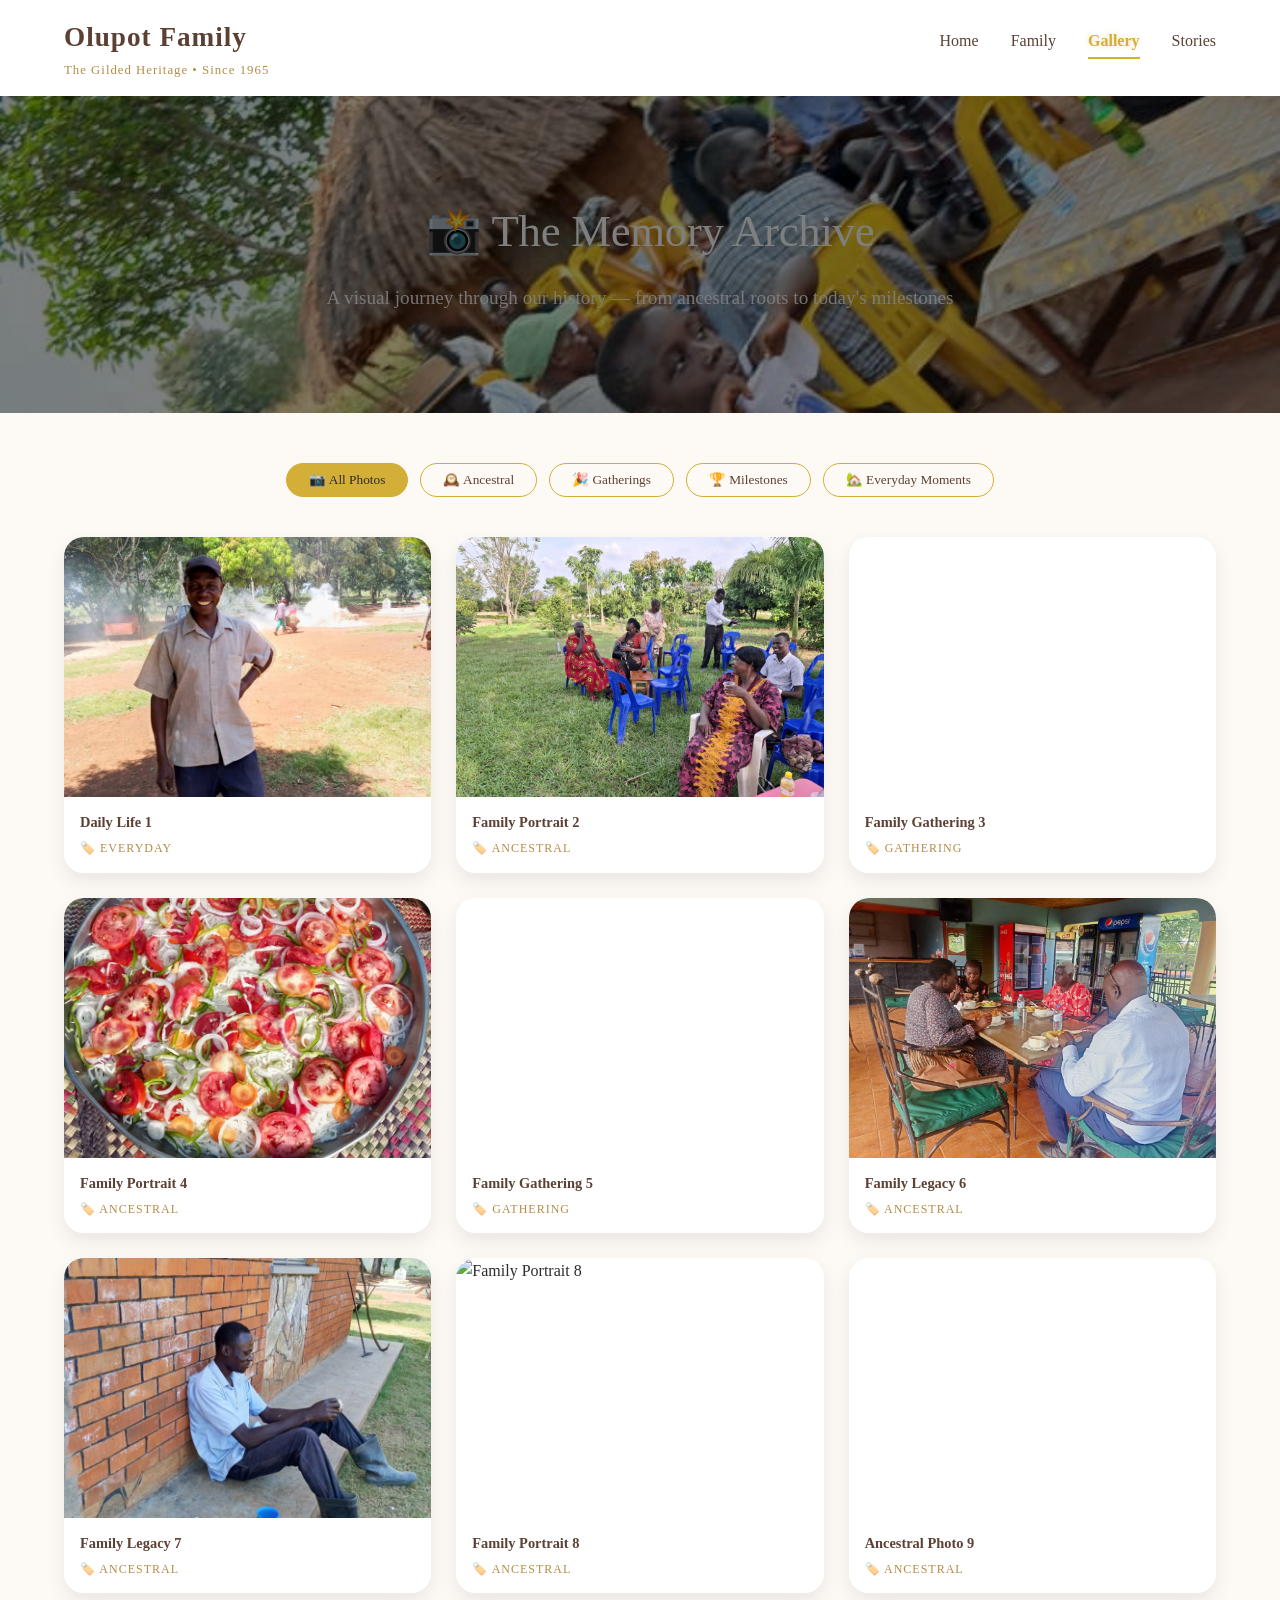
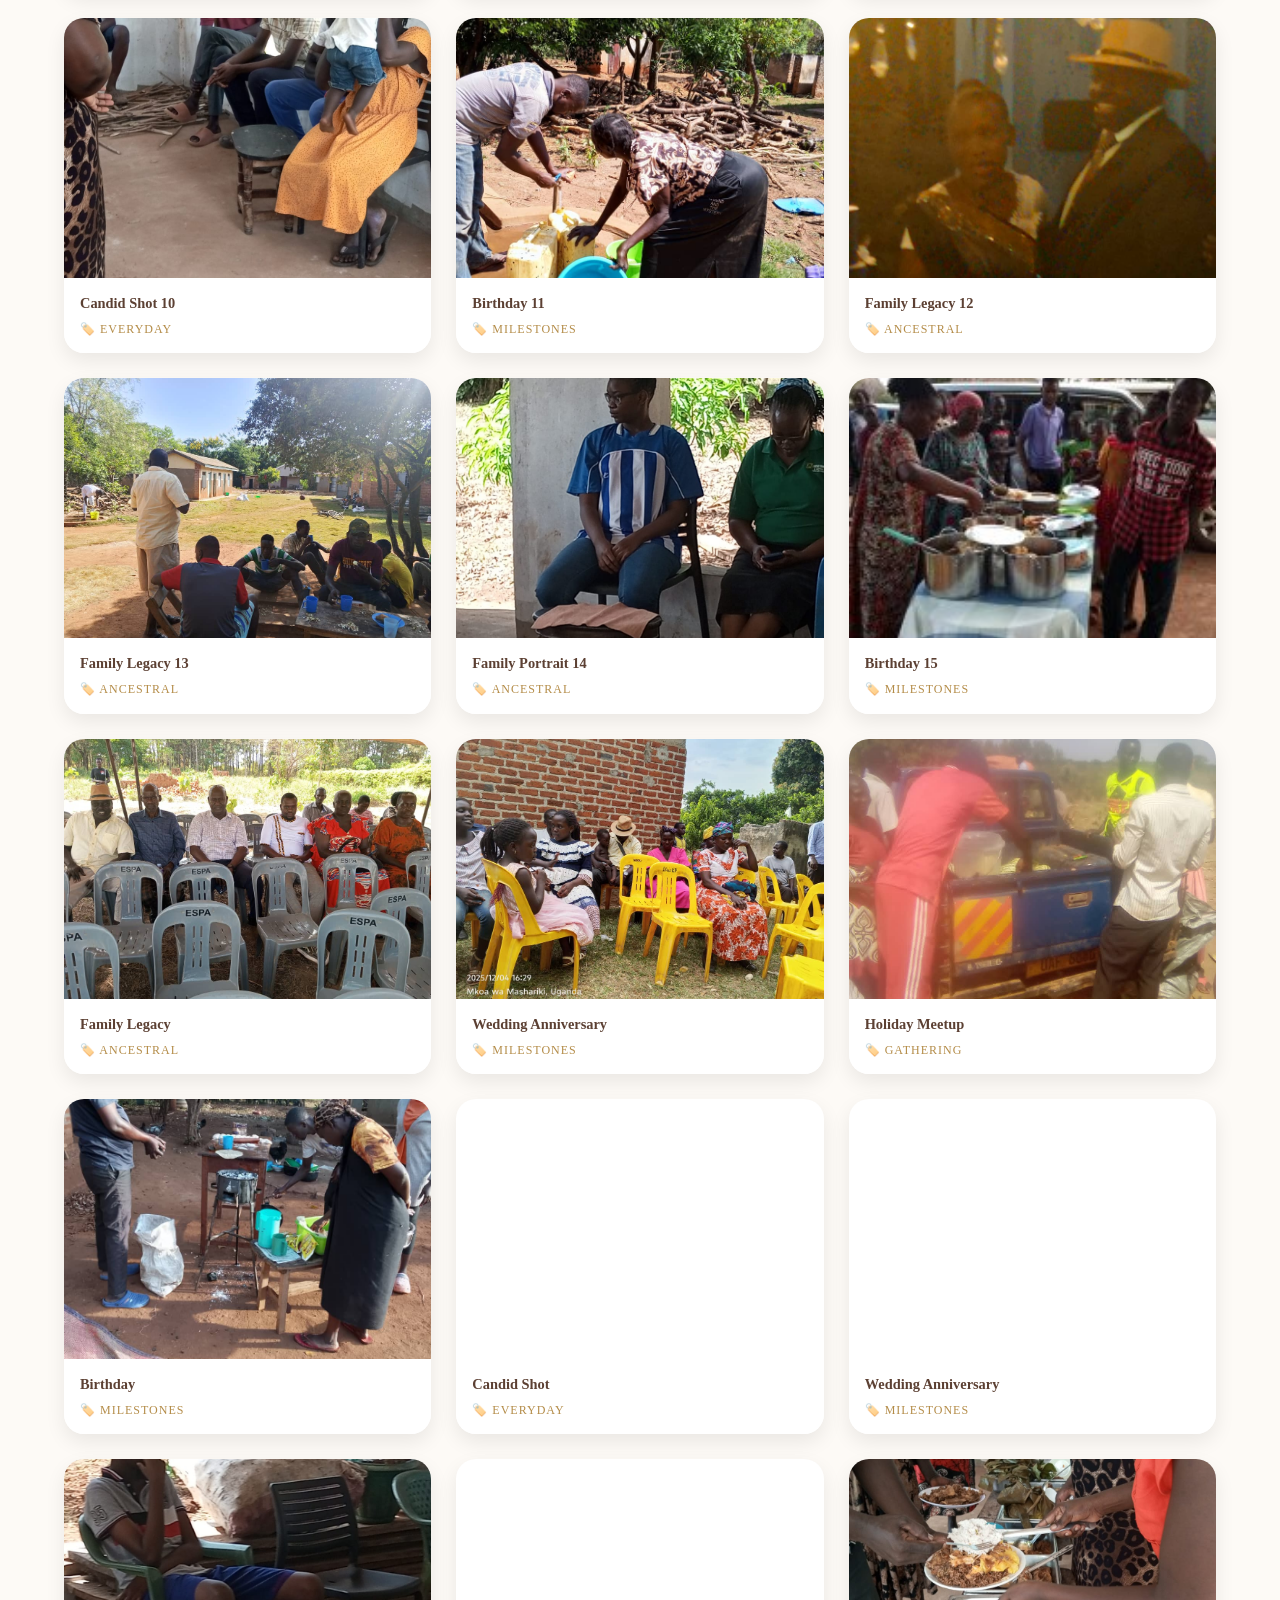
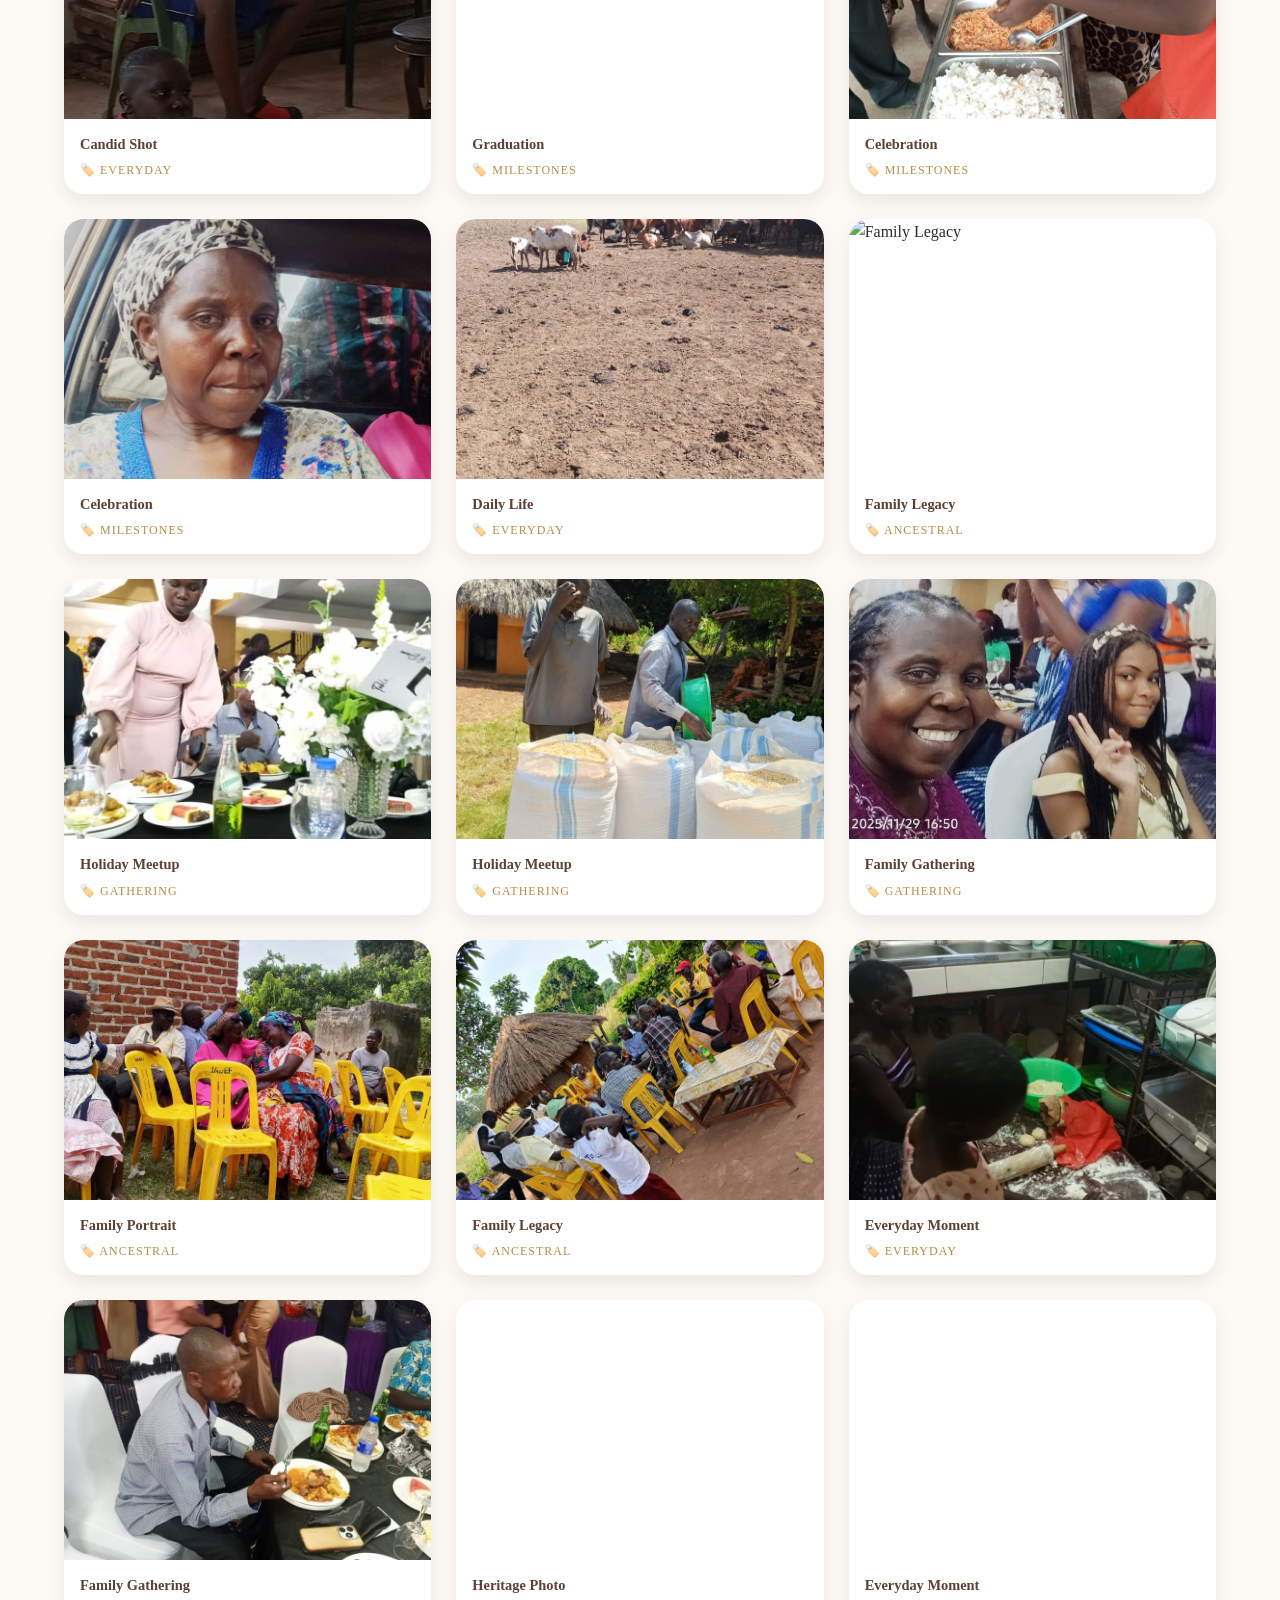
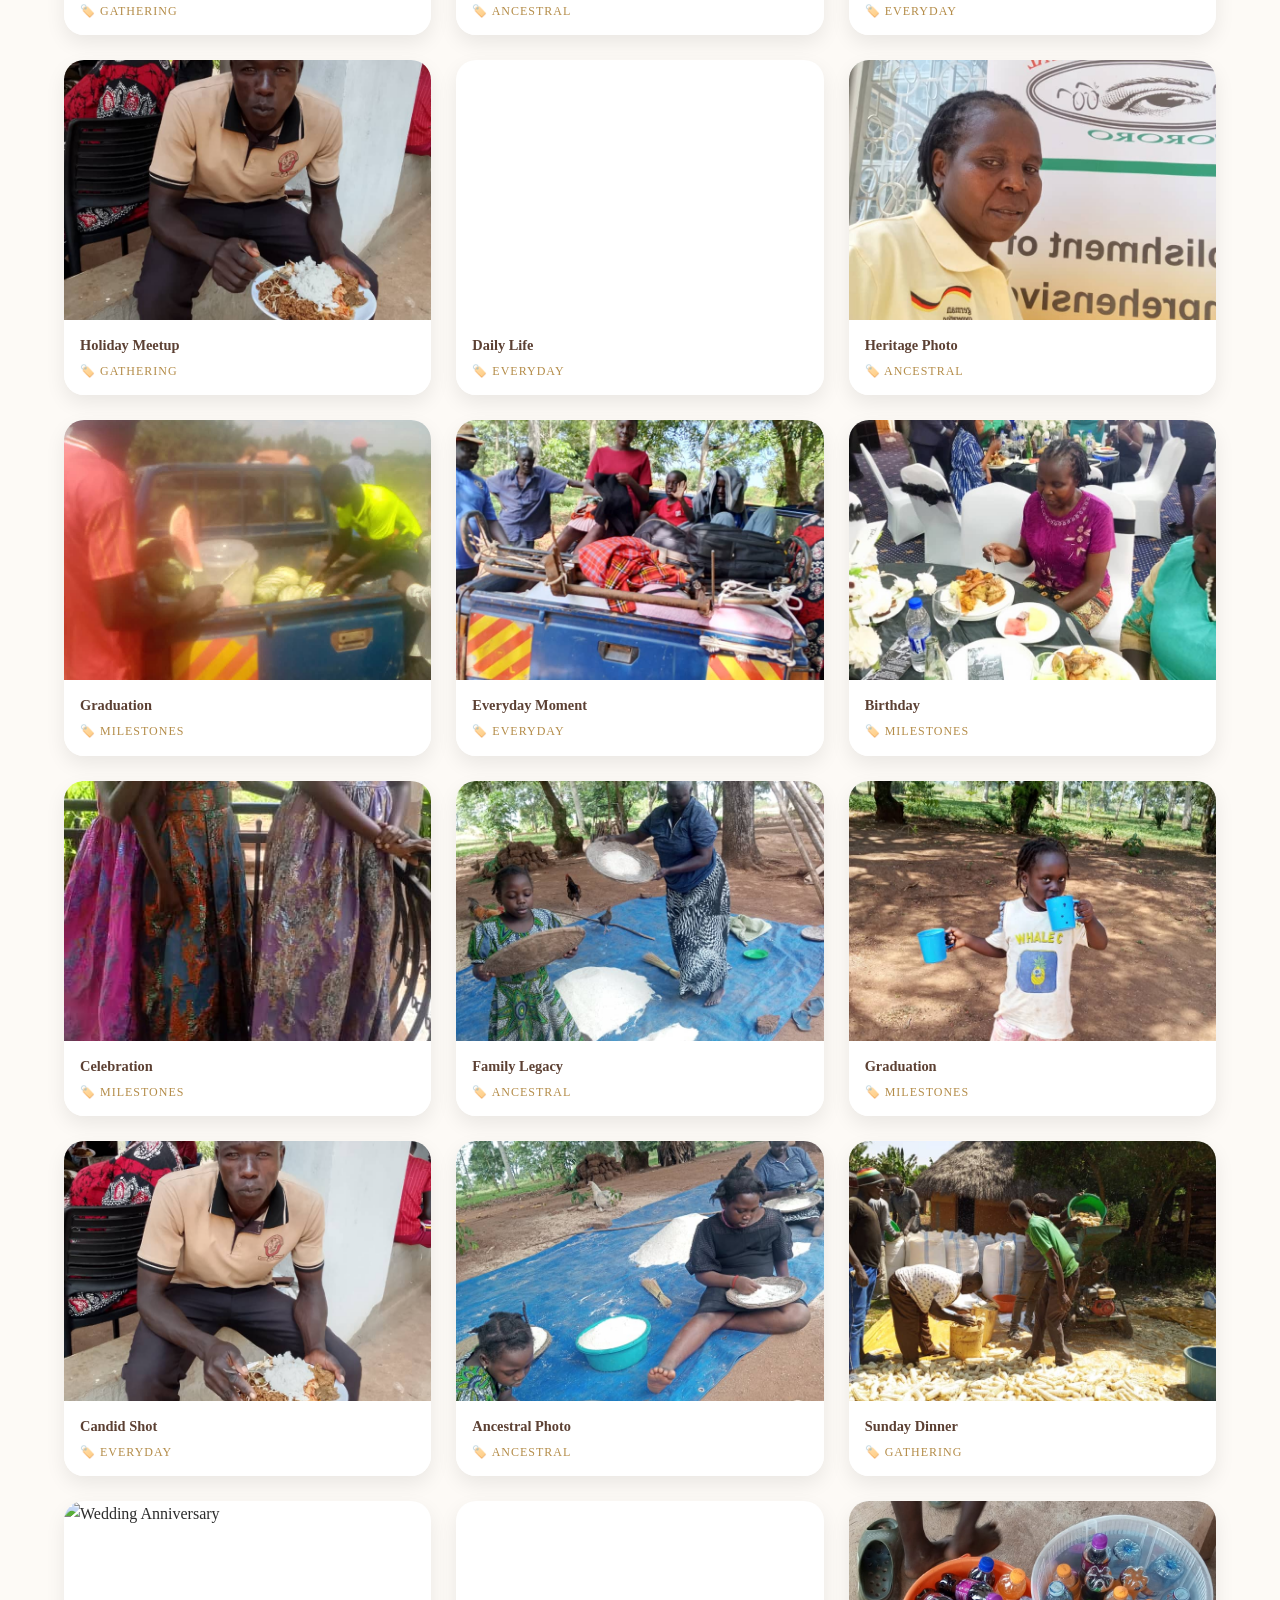
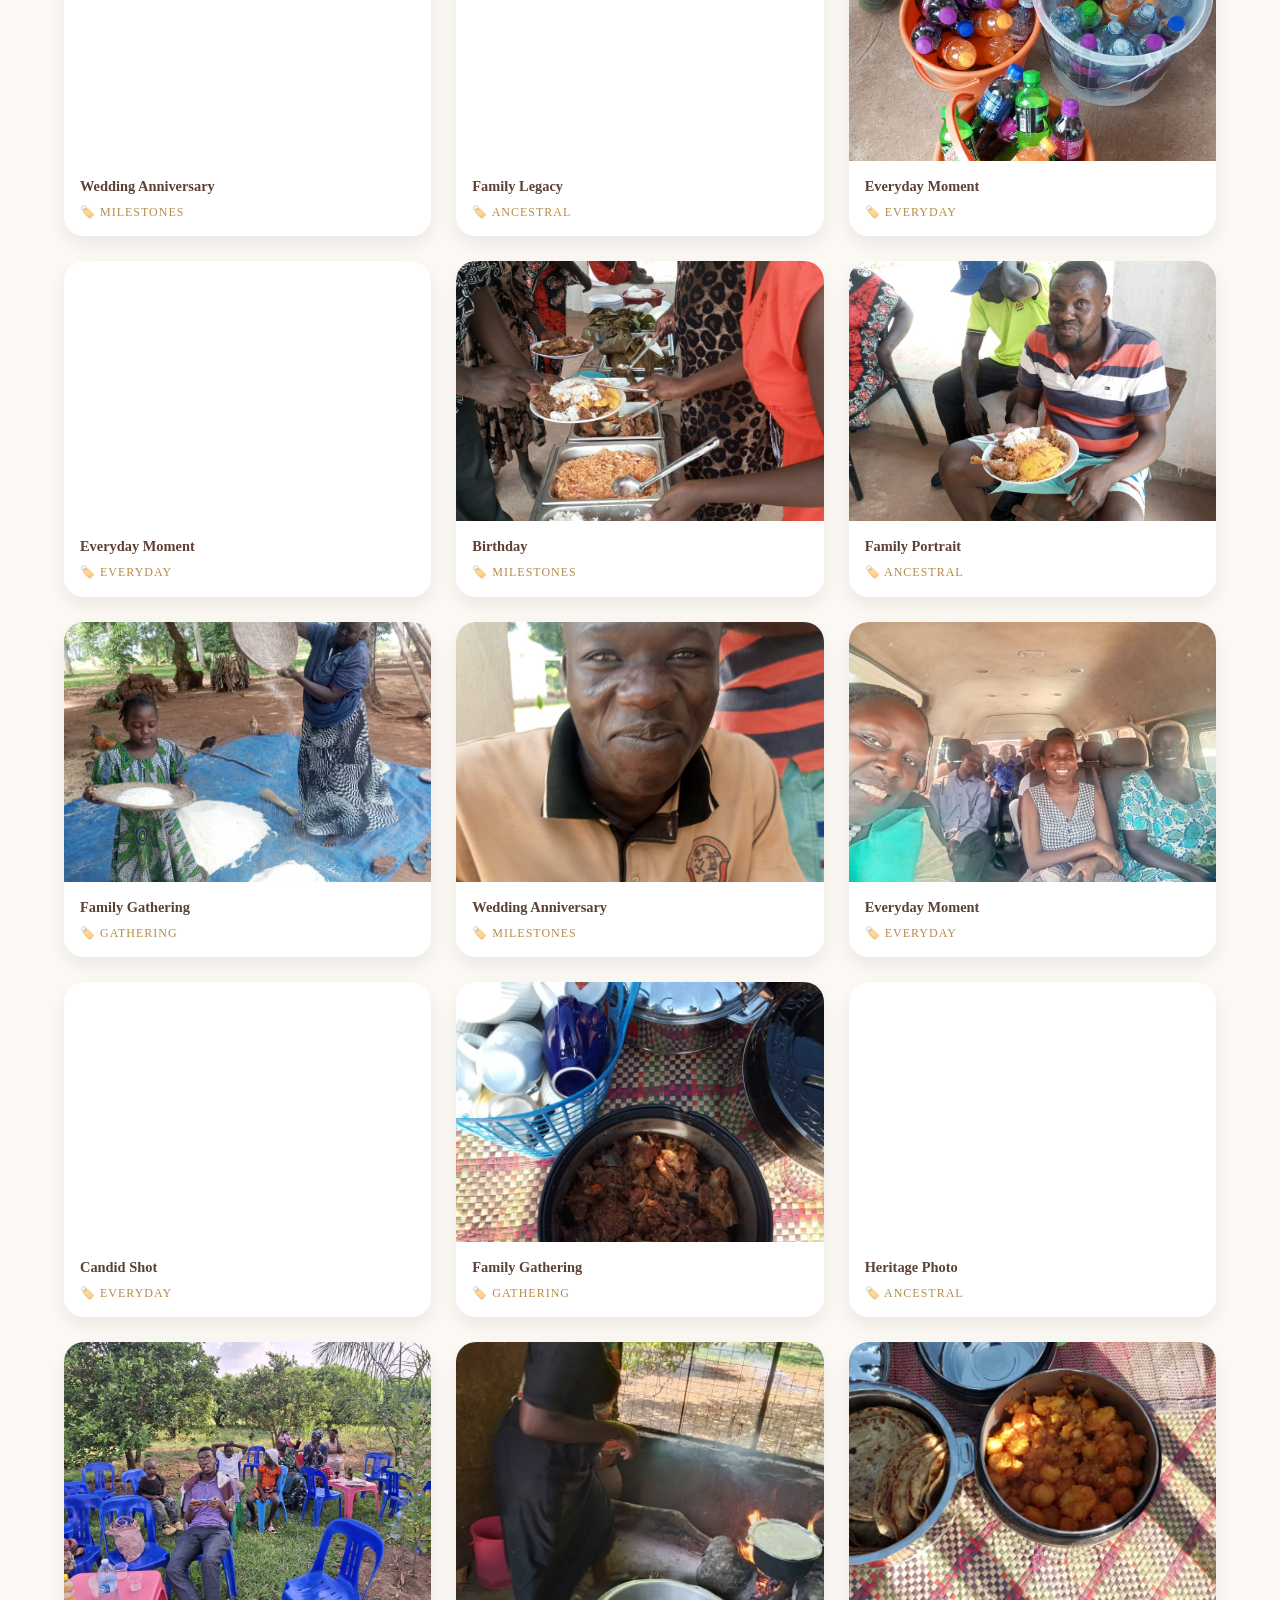
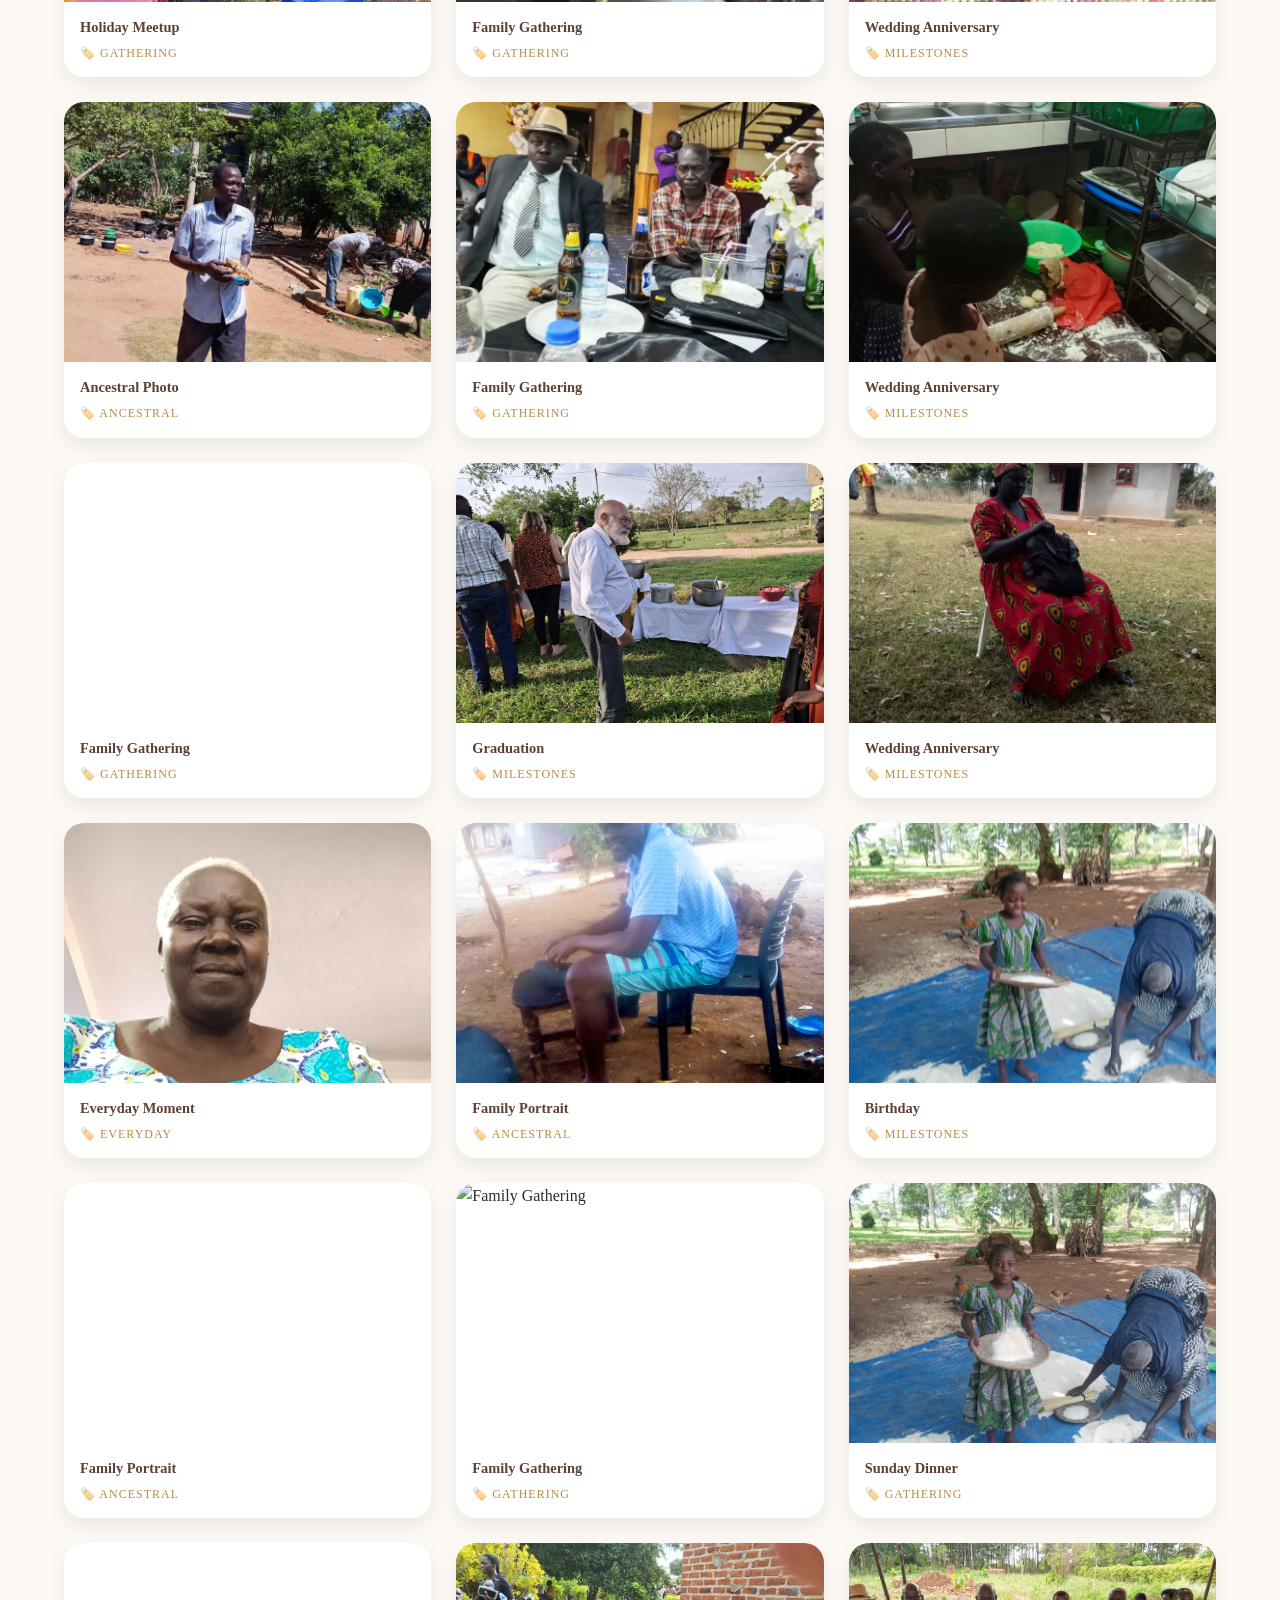
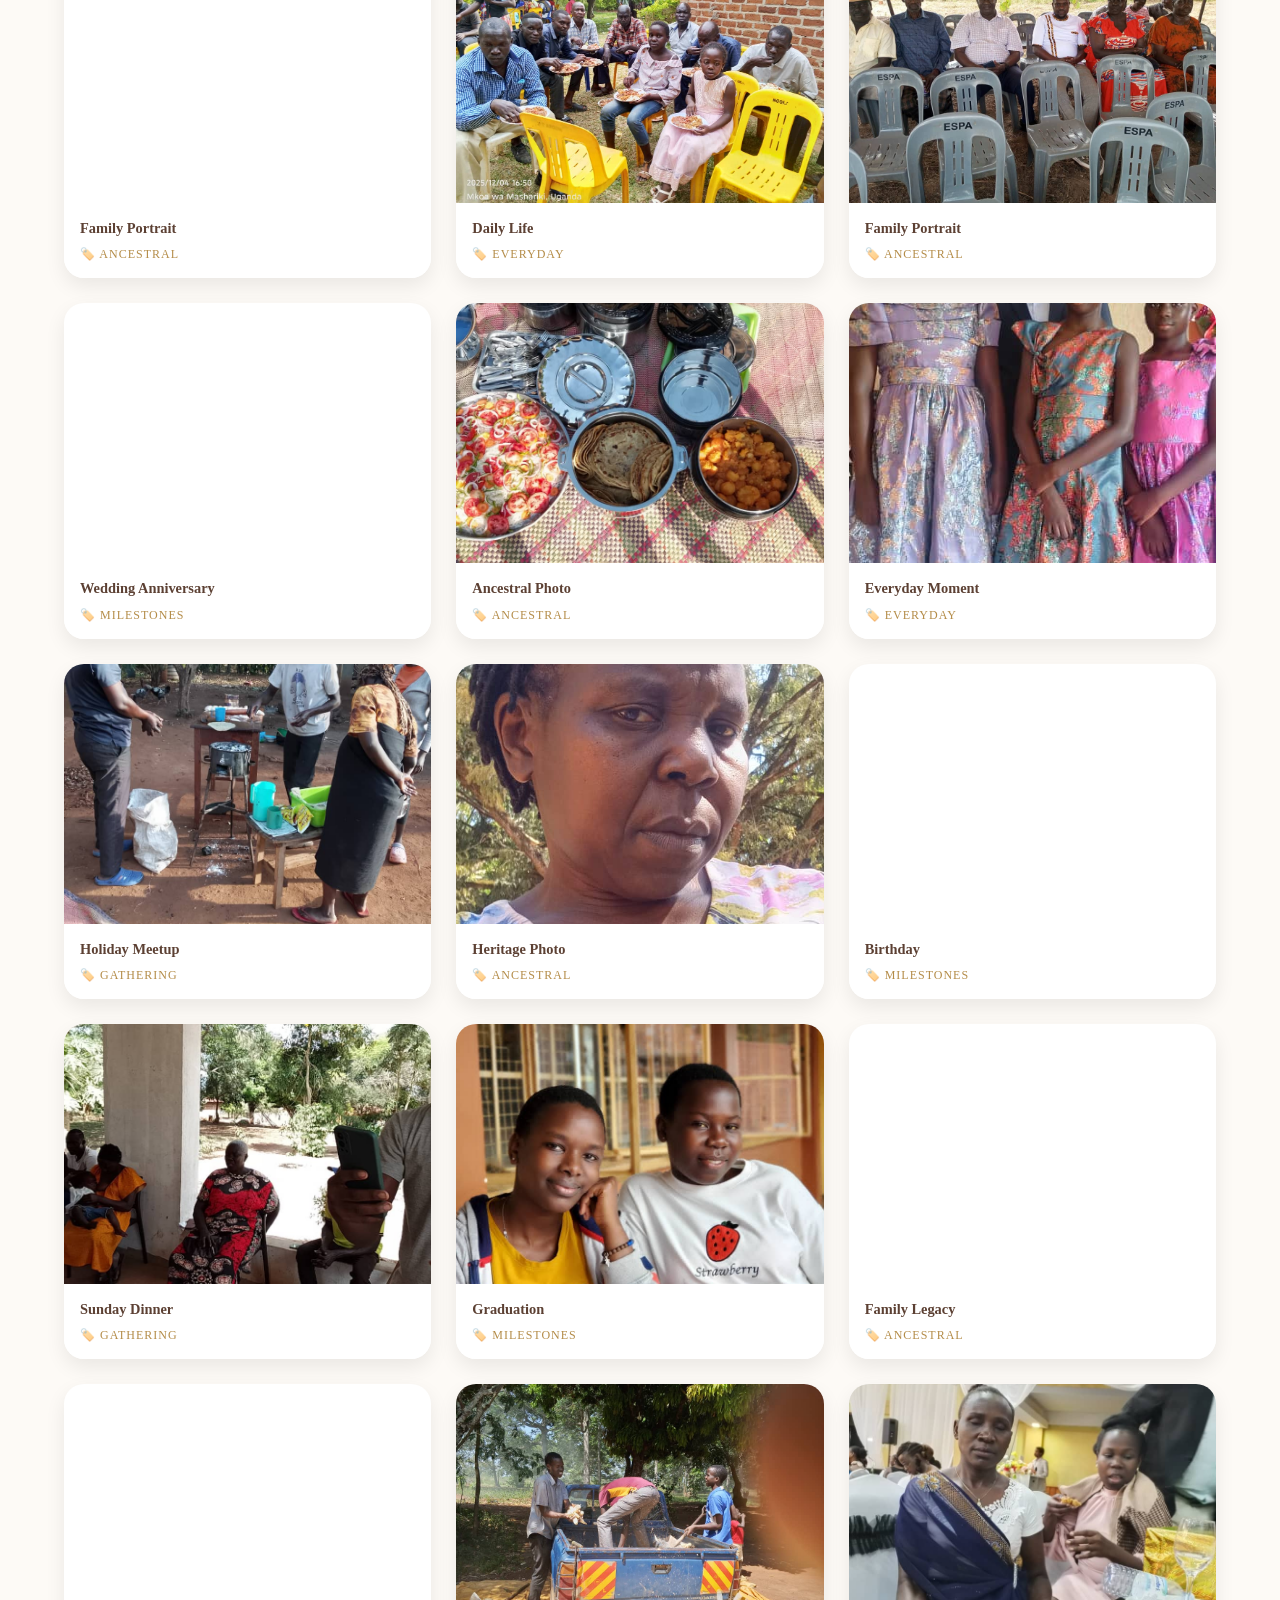
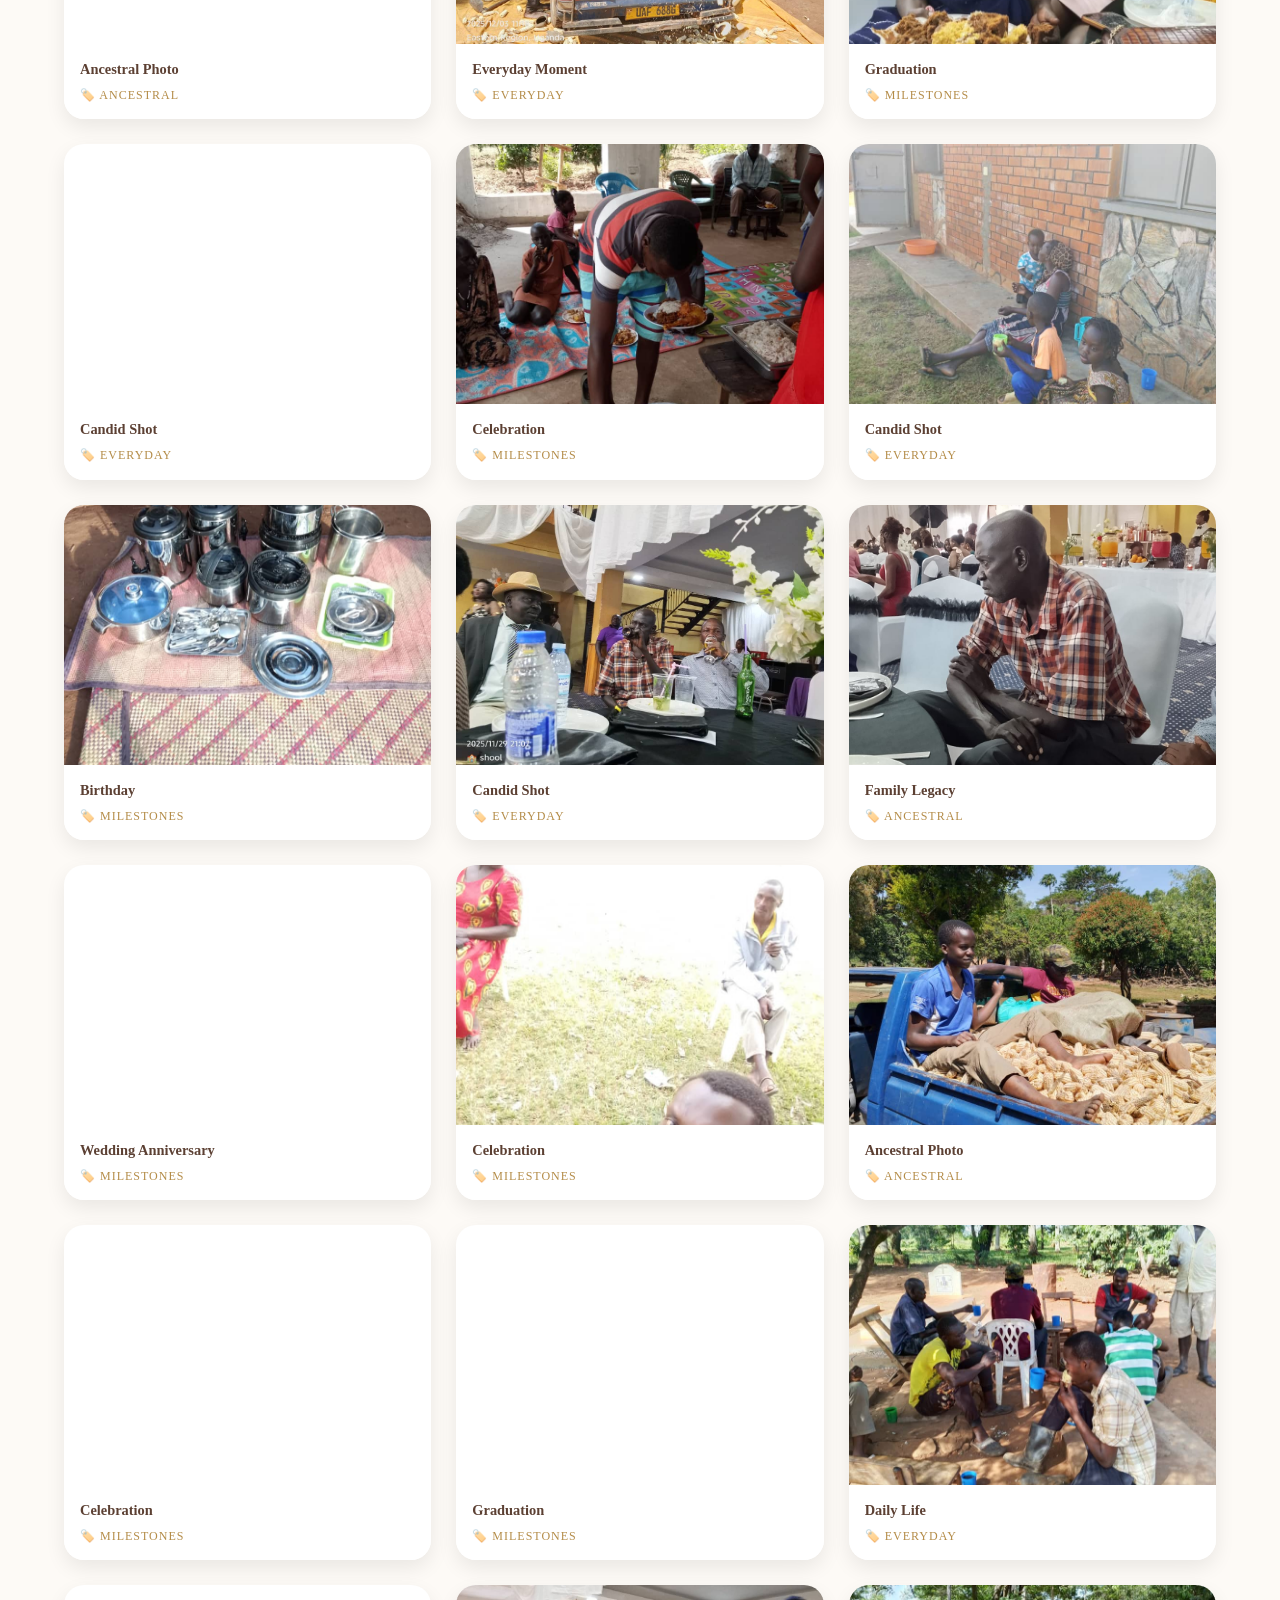
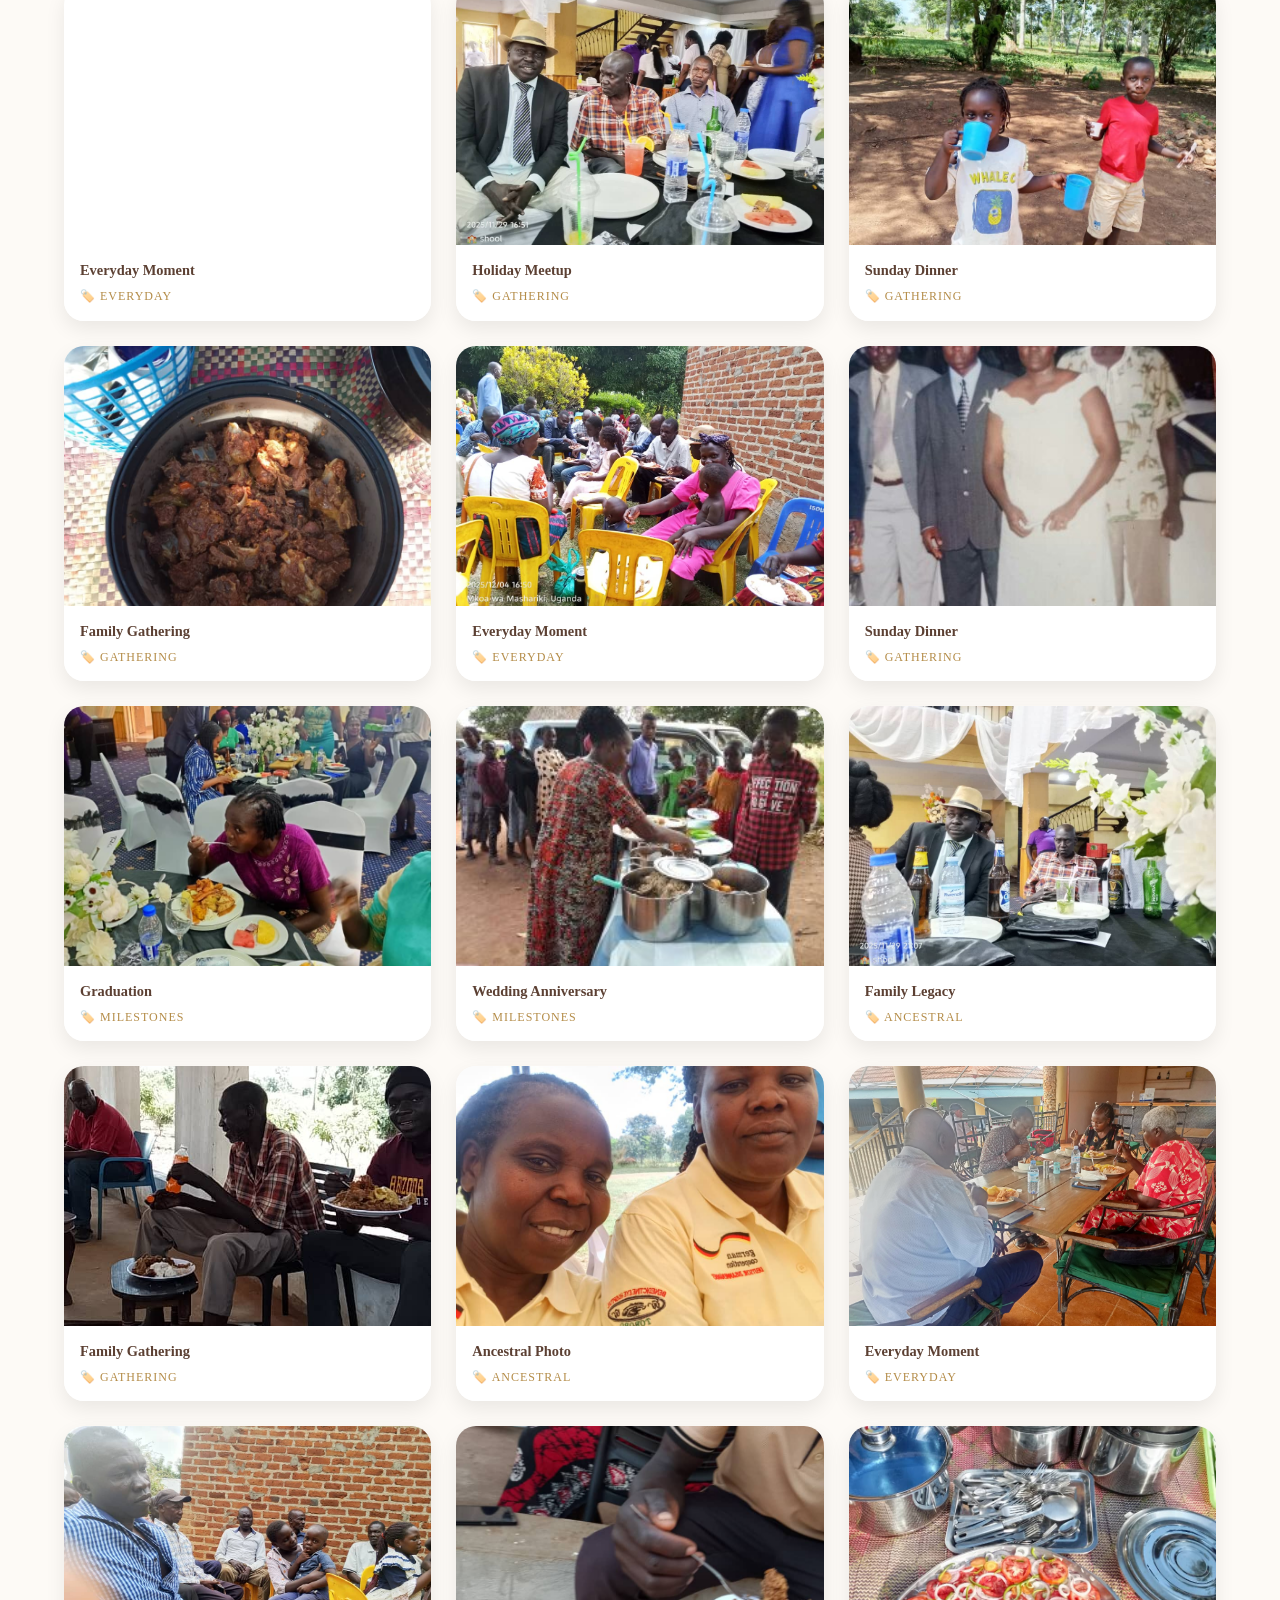
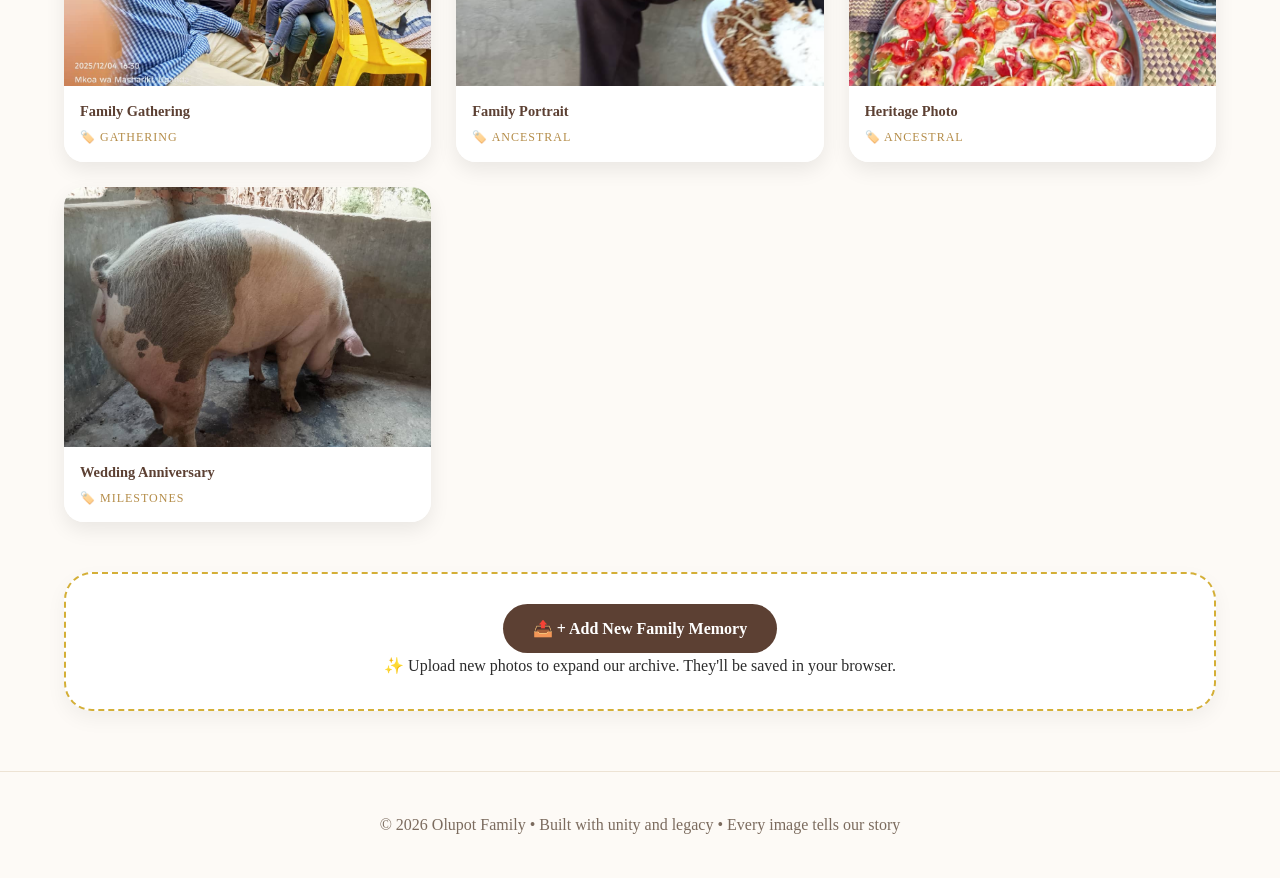
==== commit e493fbdd: "Add files via upload" ====
--- a/Gallery.html
+++ b/Gallery.html
@@ -16,7 +16,7 @@
         </div>
         <nav>
             <ul>
-                <li><a href="Home.html">Home</a></li>
+                <li><a href="index.html">Home</a></li>
                 <li><a href="Profiles.html">Family</a></li>
                 <li><a href="Gallery.html" class="livepage">Gallery</a></li>
                 <li><a href="Stories.html">Stories</a></li>
